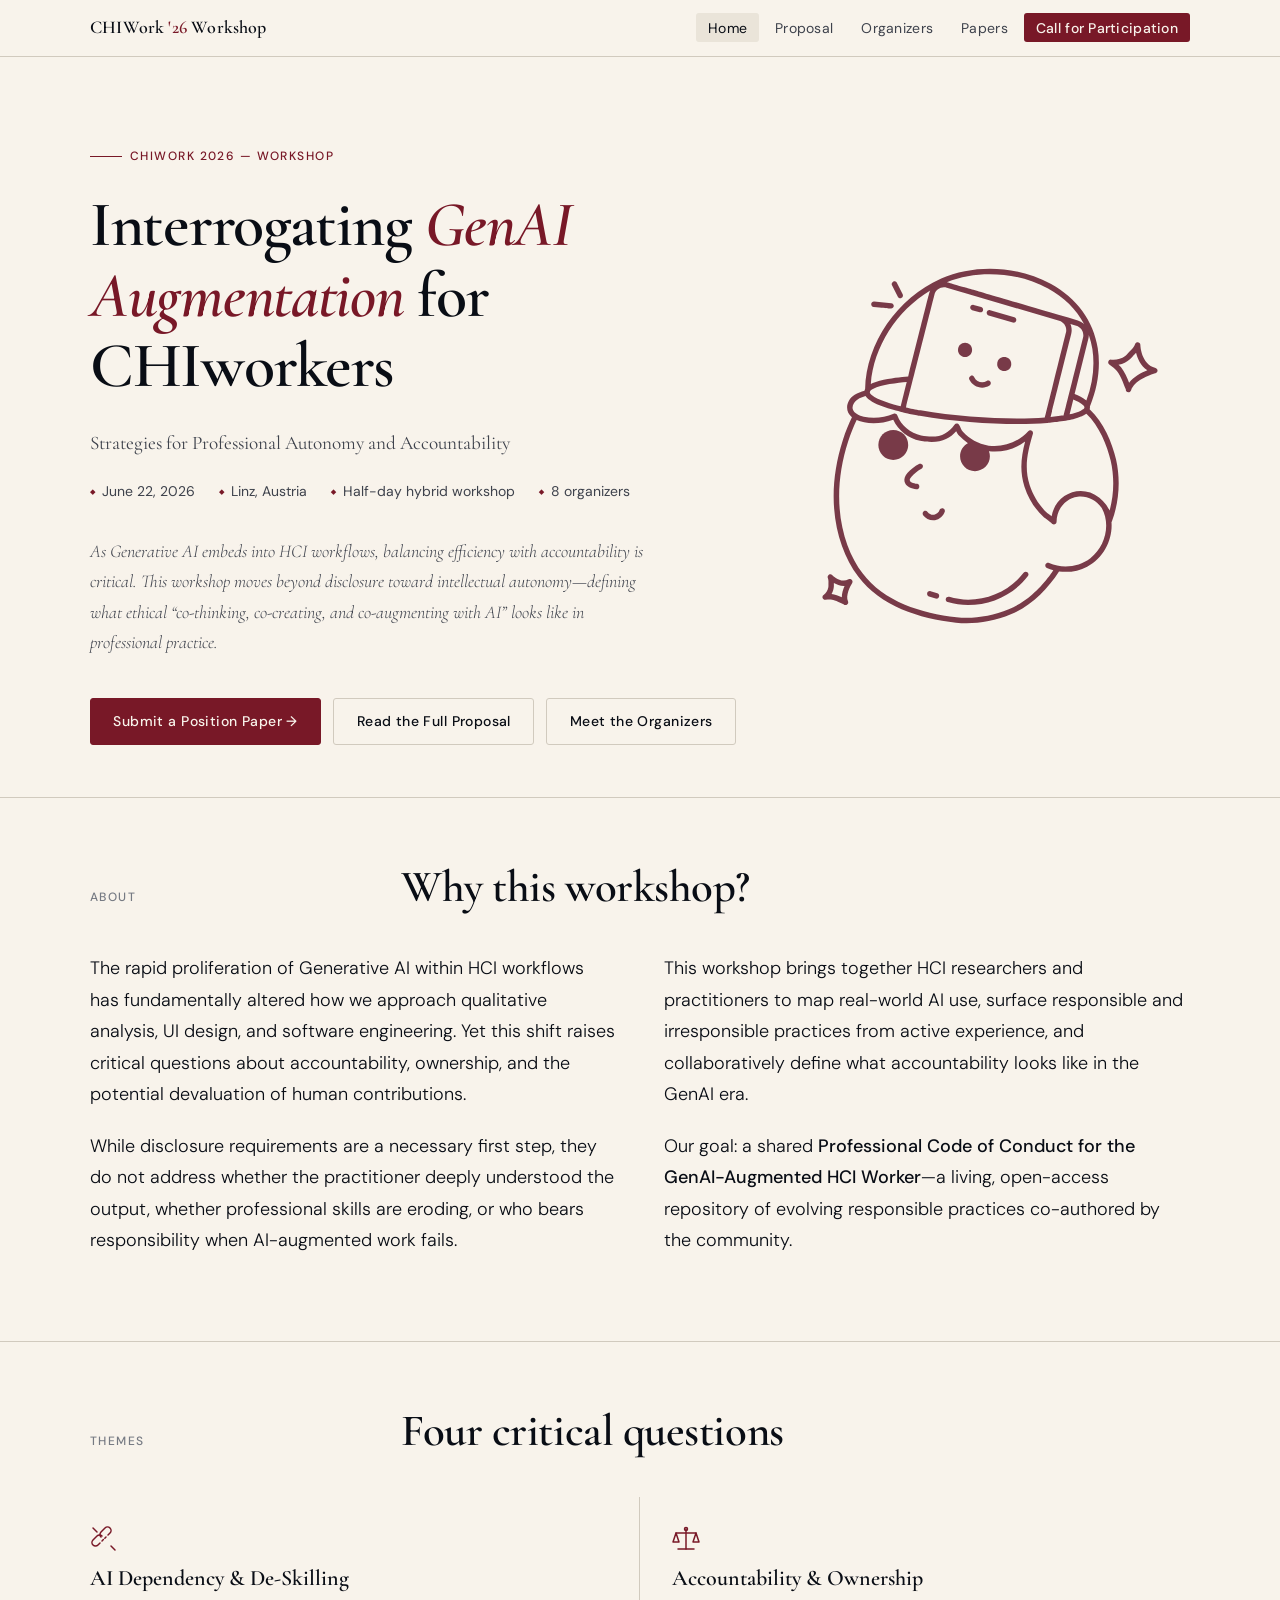
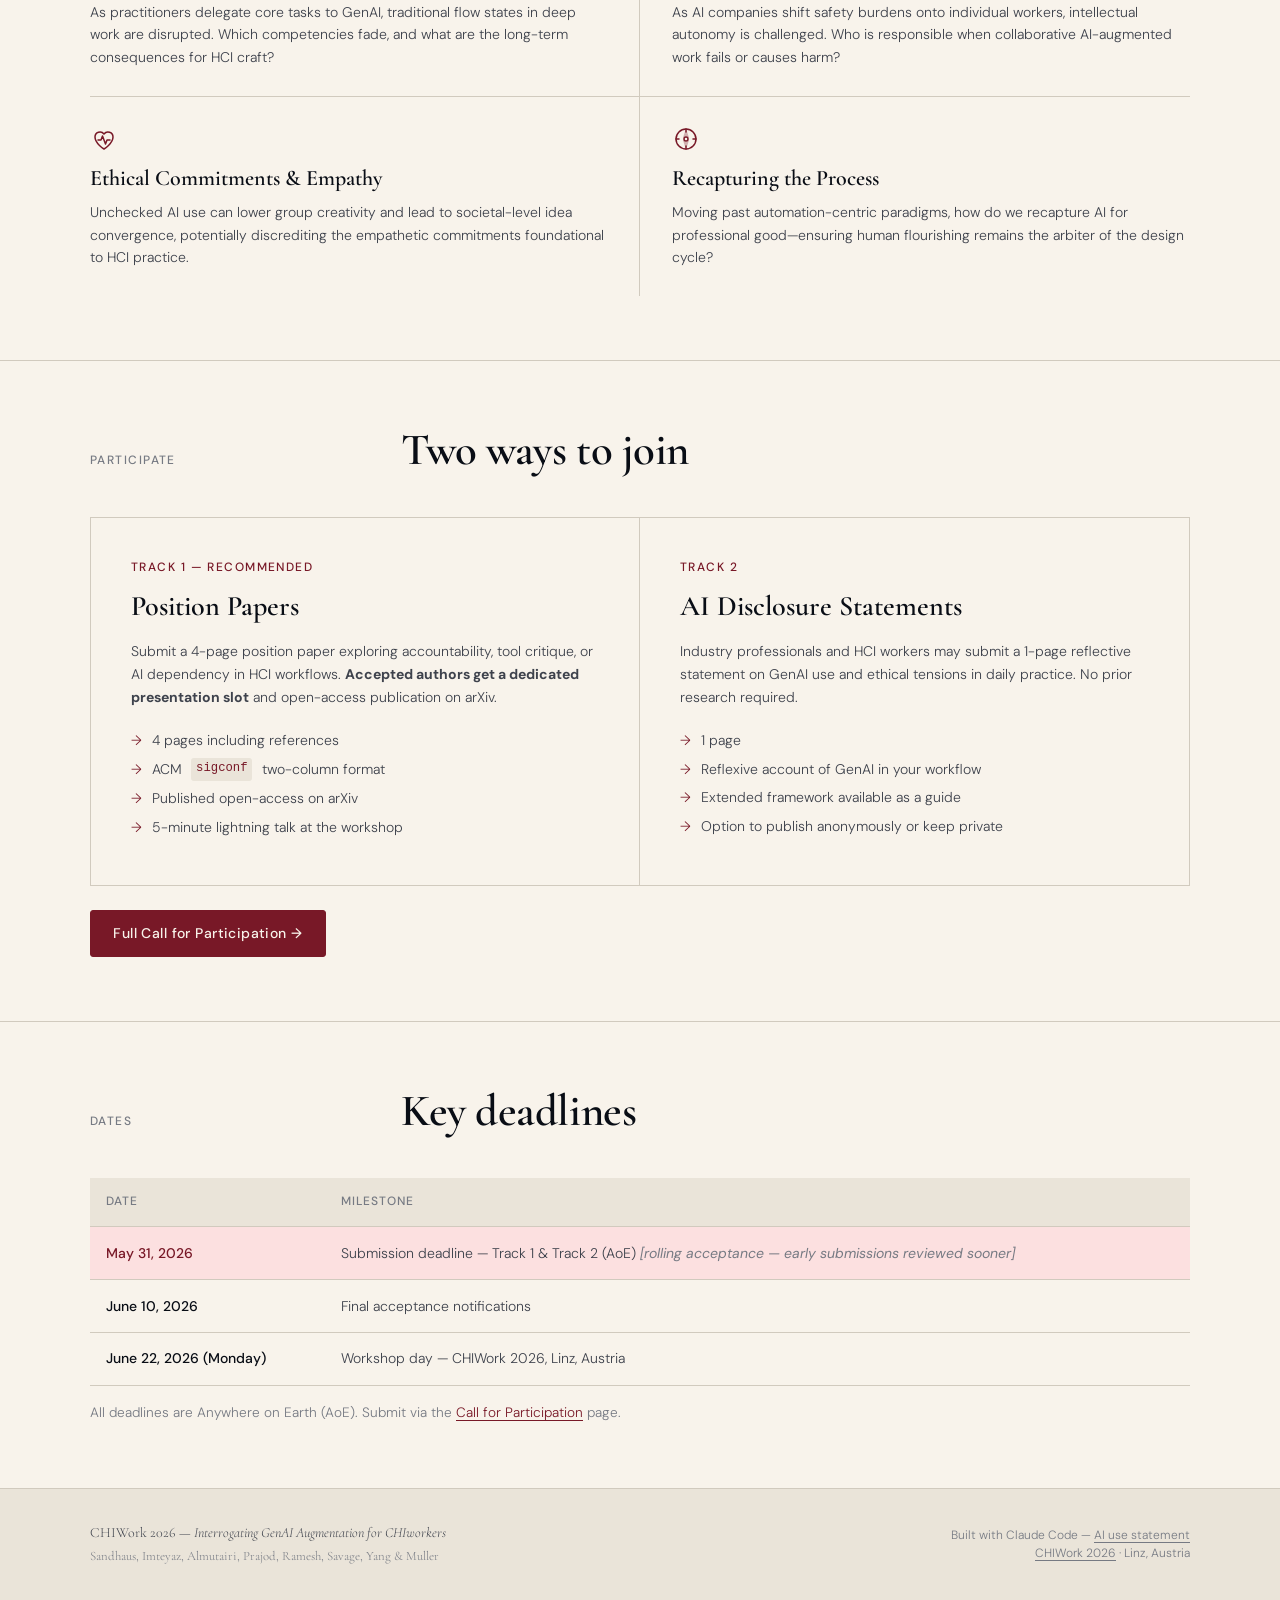
==== index.html @ 33adb377 "Extend submission deadline to May 31 (matching student consortium) - Submission deadline: May 15 → M" ====
<!DOCTYPE html>
<html lang="en">
<head>
  <meta charset="UTF-8">
  <meta name="viewport" content="width=device-width, initial-scale=1.0">
  <title>Interrogating GenAI Augmentation for CHIworkers — CHIWork 2026 Workshop</title>
  <meta name="description" content="A half-day hybrid workshop at CHIWork 2026, Linz, Austria. Moving beyond AI disclosure toward professional accountability, autonomy, and co-thinking.">
  <link rel="stylesheet" href="https://cdnjs.cloudflare.com/ajax/libs/font-awesome/6.5.1/css/all.min.css" integrity="sha512-DTOQO9RWCH3ppGqcWaEA1BIZOC6xxalwEsw9c2QQeAIftl+Vegovlnee1c9QX4TctnWMn13TZye+giMm8e2LwA==" crossorigin="anonymous" referrerpolicy="no-referrer" />
  <link rel="stylesheet" href="style.css">
</head>
<body>

<!-- Navigation -->
<nav class="site-nav">
  <div class="nav-inner">
    <a href="index.html" class="nav-logo">CHIWork <span>'26</span> Workshop</a>
    <button class="nav-toggle" aria-label="Menu" onclick="this.nextElementSibling.classList.toggle('open')"><i class="fa-solid fa-bars"></i></button>
      <ul class="nav-links">
      <li><a href="index.html" class="active">Home</a></li>
      <li><a href="proposal.html">Proposal</a></li>
      <li><a href="organizers.html">Organizers</a></li>
      <li><a href="papers.html">Papers</a></li>
      <li><a href="cfp.html" class="nav-cta">Call for Participation</a></li>
    </ul>
  </div>
</nav>

<!-- Hero -->
<header class="hero">
  <div class="hero-inner hero-split">
    <div class="hero-text">
      <div class="hero-label">CHIWork 2026 &mdash; Workshop</div>
      <h1 class="hero-title">Interrogating <em>GenAI Augmentation</em> for CHIworkers</h1>
      <p style="font-family: var(--font-display); font-size: 1.2rem; font-weight: 400; color: var(--ink-mid); max-width: 55ch; margin-bottom: 1.5rem; line-height: 1.4;">
        Strategies for Professional Autonomy and Accountability
      </p>
      <div class="hero-meta">
        <span class="hero-meta-item">June 22, 2026</span>
        <span class="hero-meta-item">Linz, Austria</span>
        <span class="hero-meta-item">Half-day hybrid workshop</span>
        <span class="hero-meta-item">8 organizers</span>
      </div>
      <p class="hero-abstract">
        As Generative AI embeds into HCI workflows, balancing efficiency with accountability is critical. This workshop moves beyond disclosure toward intellectual autonomy&mdash;defining what ethical &ldquo;co-thinking, co-creating, and co-augmenting with AI&rdquo; looks like in professional practice.
      </p>
      <div class="hero-actions">
        <a href="cfp.html" class="btn btn-primary">Submit a Position Paper &rarr;</a>
        <a href="proposal.html" class="btn btn-ghost">Read the Full Proposal</a>
        <a href="organizers.html" class="btn btn-ghost">Meet the Organizers</a>
      </div>
    </div>
    <div class="hero-illustration" aria-hidden="true">
      <img src="assets/hero-icon.svg" alt="" class="hero-icon-img">
    </div>
  </div>
</header>

<!-- Workshop overview -->
<section class="section">
  <div class="section-inner">
    <div class="section-header">
      <span class="section-label">About</span>
      <h2 class="section-title">Why this workshop?</h2>
    </div>
    <div class="prose" style="max-width: none; display: grid; grid-template-columns: 1fr 1fr; gap: 3rem; align-items: start;">
      <div>
        <p>
          The rapid proliferation of Generative AI within HCI workflows has fundamentally altered how we approach qualitative analysis, UI design, and software engineering. Yet this shift raises critical questions about accountability, ownership, and the potential devaluation of human contributions.
        </p>
        <p>
          While disclosure requirements are a necessary first step, they do not address whether the practitioner deeply understood the output, whether professional skills are eroding, or who bears responsibility when AI-augmented work fails.
        </p>
      </div>
      <div>
        <p>
          This workshop brings together HCI researchers and practitioners to map real-world AI use, surface responsible and irresponsible practices from active experience, and collaboratively define what accountability looks like in the GenAI era.
        </p>
        <p>
          Our goal: a shared <strong>Professional Code of Conduct for the GenAI-Augmented HCI Worker</strong>&mdash;a living, open-access repository of evolving responsible practices co-authored by the community.
        </p>
      </div>
    </div>
  </div>
</section>

<!-- Four themes -->
<section class="section">
  <div class="section-inner">
    <div class="section-header">
      <span class="section-label">Themes</span>
      <h2 class="section-title">Four critical questions</h2>
    </div>
    <div class="themes-grid">
      <div class="theme-item">
        <div class="theme-icon">
          <!-- Chain link breaking: dependency & de-skilling -->
          <svg width="28" height="28" viewBox="0 0 28 28" fill="none" stroke="currentColor" stroke-width="1.5" stroke-linecap="round" stroke-linejoin="round">
            <path d="M10 18l-2 2a3.5 3.5 0 01-5-5l4-4a3.5 3.5 0 015 0"/>
            <path d="M18 10l2-2a3.5 3.5 0 00-5-5l-4 4a3.5 3.5 0 000 5"/>
            <path d="M21 21l4 4M3 3l4 4"/>
            <line x1="12" y1="16" x2="16" y2="12" stroke-dasharray="2 2"/>
          </svg>
        </div>
        <div class="theme-title">AI Dependency &amp; De-Skilling</div>
        <p class="theme-body">As practitioners delegate core tasks to GenAI, traditional flow states in deep work are disrupted. Which competencies fade, and what are the long-term consequences for HCI craft?</p>
      </div>
      <div class="theme-item">
        <div class="theme-icon">
          <!-- Scales / balance: accountability & ownership -->
          <svg width="28" height="28" viewBox="0 0 28 28" fill="none" stroke="currentColor" stroke-width="1.5" stroke-linecap="round" stroke-linejoin="round">
            <line x1="14" y1="4" x2="14" y2="24"/>
            <line x1="6" y1="24" x2="22" y2="24"/>
            <line x1="4" y1="8" x2="24" y2="8"/>
            <path d="M4 8l3 9h-6z"/>
            <path d="M24 8l3 9h-6z"/>
            <circle cx="14" cy="4" r="1.5"/>
          </svg>
        </div>
        <div class="theme-title">Accountability &amp; Ownership</div>
        <p class="theme-body">As AI companies shift safety burdens onto individual workers, intellectual autonomy is challenged. Who is responsible when collaborative AI-augmented work fails or causes harm?</p>
      </div>
      <div class="theme-item">
        <div class="theme-icon">
          <!-- Heart with signal: empathy & ethical commitments -->
          <svg width="28" height="28" viewBox="0 0 28 28" fill="none" stroke="currentColor" stroke-width="1.5" stroke-linecap="round" stroke-linejoin="round">
            <path d="M14 24s-9-5.5-9-12a5 5 0 019-3 5 5 0 019 3c0 6.5-9 12-9 12z"/>
            <polyline points="8,15 11,15 12.5,11 15.5,19 17,15 20,15"/>
          </svg>
        </div>
        <div class="theme-title">Ethical Commitments &amp; Empathy</div>
        <p class="theme-body">Unchecked AI use can lower group creativity and lead to societal-level idea convergence, potentially discrediting the empathetic commitments foundational to HCI practice.</p>
      </div>
      <div class="theme-item">
        <div class="theme-icon">
          <!-- Hand reclaiming / compass: recapturing the process -->
          <svg width="28" height="28" viewBox="0 0 28 28" fill="none" stroke="currentColor" stroke-width="1.5" stroke-linecap="round" stroke-linejoin="round">
            <circle cx="14" cy="14" r="10"/>
            <circle cx="14" cy="14" r="2"/>
            <polygon points="14,6 16,12 14,10 12,12" fill="currentColor" opacity="0.3"/>
            <polygon points="14,22 12,16 14,18 16,16" fill="currentColor" opacity="0.3"/>
            <line x1="14" y1="4" x2="14" y2="7"/>
            <line x1="14" y1="21" x2="14" y2="24"/>
            <line x1="4" y1="14" x2="7" y2="14"/>
            <line x1="21" y1="14" x2="24" y2="14"/>
          </svg>
        </div>
        <div class="theme-title">Recapturing the Process</div>
        <p class="theme-body">Moving past automation-centric paradigms, how do we recapture AI for professional good&mdash;ensuring human flourishing remains the arbiter of the design cycle?</p>
      </div>
    </div>
  </div>
</section>

<!-- Participation tracks teaser -->
<section class="section">
  <div class="section-inner">
    <div class="section-header">
      <span class="section-label">Participate</span>
      <h2 class="section-title">Two ways to join</h2>
    </div>
    <div class="tracks">
      <div class="track">
        <div class="track-num">Track 1 &mdash; Recommended</div>
        <div class="track-title">Position Papers</div>
        <p class="track-desc">Submit a 4-page position paper exploring accountability, tool critique, or AI dependency in HCI workflows. <strong>Accepted authors get a dedicated presentation slot</strong> and open-access publication on arXiv.</p>
        <ul class="track-spec">
          <li>4 pages including references</li>
          <li>ACM <code>sigconf</code> two-column format</li>
          <li>Published open-access on arXiv</li>
          <li>5-minute lightning talk at the workshop</li>
        </ul>
      </div>
      <div class="track">
        <div class="track-num">Track 2</div>
        <div class="track-title">AI Disclosure Statements</div>
        <p class="track-desc">Industry professionals and HCI workers may submit a 1-page reflective statement on GenAI use and ethical tensions in daily practice. No prior research required.</p>
        <ul class="track-spec">
          <li>1 page</li>
          <li>Reflexive account of GenAI in your workflow</li>
          <li>Extended framework available as a guide</li>
          <li>Option to publish anonymously or keep private</li>
        </ul>
      </div>
    </div>
    <div style="margin-top: 1.5rem;">
      <a href="cfp.html" class="btn btn-primary">Full Call for Participation &rarr;</a>
    </div>
  </div>
</section>

<!-- Key dates -->
<section class="section">
  <div class="section-inner">
    <div class="section-header">
      <span class="section-label">Dates</span>
      <h2 class="section-title">Key deadlines</h2>
    </div>
    <table class="dates-table">
      <thead>
        <tr>
          <th>Date</th>
          <th>Milestone</th>
        </tr>
      </thead>
      <tbody>
        <tr class="date-highlight">
          <td>May 31, 2026</td>
          <td>Submission deadline &mdash; Track 1 &amp; Track 2 (AoE) <em style="color: var(--ink-light); font-weight: 400;">[rolling acceptance &mdash; early submissions reviewed sooner]</em></td>
        </tr>
        <tr>
          <td>June 10, 2026</td>
          <td>Final acceptance notifications</td>
        </tr>
        <tr>
          <td>June 22, 2026 (Monday)</td>
          <td>Workshop day &mdash; CHIWork 2026, Linz, Austria</td>
        </tr>
      </tbody>
    </table>
    <p style="margin-top: 1rem; font-size: 0.85rem; color: var(--ink-light);">
      All deadlines are Anywhere on Earth (AoE). Submit via the <a href="cfp.html">Call for Participation</a> page.
    </p>
  </div>
</section>

<!-- Footer -->
<footer class="site-footer">
  <div class="footer-inner">
    <div class="footer-left">
      CHIWork 2026 &mdash; <em>Interrogating GenAI Augmentation for CHIworkers</em><br>
      <span style="font-size: 0.8rem; color: var(--ink-light);">Sandhaus, Imteyaz, Almutairi, Prajod, Ramesh, Savage, Yang &amp; Muller</span>
    </div>
    <div class="footer-right">
      Built with Claude Code &mdash; <a href="ai-use.html">AI use statement</a><br>
      <a href="https://chiwork.org/26/" target="_blank" rel="noopener">CHIWork 2026</a> &middot; Linz, Austria
    </div>
  </div>
</footer>

</body>
</html>
---- style.css ----
/* =========================================================
   CHIWork 2026 Workshop — Interrogating GenAI Augmentation
   Design: Editorial/academic, warm, typographically rich
   Fonts: Cormorant Garamond (display) + DM Sans (UI/body)
   ========================================================= */

@import url('https://fonts.googleapis.com/css2?family=Cormorant+Garamond:ital,wght@0,400;0,600;0,700;1,400;1,600&family=DM+Sans:ital,opsz,wght@0,9..40,300;0,9..40,400;0,9..40,500;1,9..40,300;1,9..40,400&display=swap');

/* ── Design tokens ── */
:root {
  --cream:        oklch(96.5% 0.012 80);
  --cream-dark:   oklch(92%   0.016 80);
  --ink:          oklch(16%   0.018 265);
  --ink-mid:      oklch(38%   0.018 265);
  --ink-light:    oklch(58%   0.014 265);
  --burgundy:     oklch(38%   0.13  18);
  --burgundy-mid: oklch(52%   0.11  18);
  --burgundy-pale:oklch(93%   0.03  18);
  --rule:         oklch(84%   0.018 80);

  --font-display: 'Cormorant Garamond', Georgia, serif;
  --font-ui:      'DM Sans', system-ui, sans-serif;

  --size-xs:   0.75rem;
  --size-sm:   0.875rem;
  --size-base: 1rem;
  --size-md:   1.125rem;
  --size-lg:   1.375rem;
  --size-xl:   clamp(1.6rem, 2.2vw, 2rem);
  --size-2xl:  clamp(2.2rem, 3.5vw, 3rem);
  --size-3xl:  clamp(3rem,   5vw,   4.5rem);

  --max-w: 1100px;
  --col-prose: 68ch;
  --gap: clamp(1.5rem, 4vw, 3rem);
}

/* ── Reset ── */
*, *::before, *::after { box-sizing: border-box; margin: 0; padding: 0; }
html { font-size: 16px; scroll-behavior: smooth; }
body {
  background: var(--cream);
  color: var(--ink);
  font-family: var(--font-ui);
  font-size: var(--size-base);
  font-weight: 300;
  line-height: 1.65;
  -webkit-font-smoothing: antialiased;
}
img { max-width: 100%; display: block; }
a { color: var(--burgundy); text-decoration: underline; text-underline-offset: 3px; }
a:hover { color: var(--burgundy-mid); }

/* ── Nav ── */
.site-nav {
  position: sticky;
  top: 0;
  z-index: 100;
  background: var(--cream);
  border-bottom: 1px solid var(--rule);
  padding: 0 var(--gap);
}
.nav-inner {
  max-width: var(--max-w);
  margin: 0 auto;
  display: flex;
  align-items: center;
  justify-content: space-between;
  gap: 2rem;
  height: 3.5rem;
}
.nav-logo {
  font-family: var(--font-display);
  font-size: var(--size-md);
  font-weight: 600;
  color: var(--ink);
  text-decoration: none;
  letter-spacing: 0.01em;
  white-space: nowrap;
}
.nav-logo span {
  color: var(--burgundy);
}
.nav-links {
  display: flex;
  gap: 0.25rem;
  list-style: none;
  align-items: center;
}
.nav-links a {
  font-family: var(--font-ui);
  font-size: var(--size-sm);
  font-weight: 400;
  color: var(--ink-mid);
  text-decoration: none;
  padding: 0.35rem 0.75rem;
  border-radius: 3px;
  transition: color 0.15s, background 0.15s;
  letter-spacing: 0.02em;
}
.nav-links a:hover,
.nav-links a.active {
  color: var(--ink);
  background: var(--cream-dark);
}
.nav-links a.nav-cta {
  background: var(--burgundy);
  color: var(--cream);
  font-weight: 500;
}
.nav-links a.nav-cta:hover {
  background: var(--burgundy-mid);
  color: var(--cream);
}

/* ── Page layout ── */
.page-wrap {
  max-width: var(--max-w);
  margin: 0 auto;
  padding: 0 var(--gap);
}

/* ── Hero ── */
.hero {
  padding: clamp(3rem, 7vw, 6rem) var(--gap) clamp(2rem, 4vw, 3.5rem);
  border-bottom: 1px solid var(--rule);
}
.hero-inner {
  max-width: var(--max-w);
  margin: 0 auto;
}
.hero-label {
  font-family: var(--font-ui);
  font-size: var(--size-xs);
  font-weight: 500;
  letter-spacing: 0.12em;
  text-transform: uppercase;
  color: var(--burgundy);
  margin-bottom: 1.5rem;
  display: flex;
  align-items: center;
  gap: 0.5rem;
}
.hero-label::before {
  content: '';
  display: inline-block;
  width: 2rem;
  height: 1px;
  background: var(--burgundy);
}
.hero-title {
  font-family: var(--font-display);
  font-size: var(--size-3xl);
  font-weight: 600;
  line-height: 1.1;
  letter-spacing: -0.02em;
  max-width: 18ch;
  margin-bottom: 1.75rem;
}
.hero-title em {
  font-style: italic;
  color: var(--burgundy);
}
.hero-meta {
  font-family: var(--font-ui);
  font-size: var(--size-sm);
  font-weight: 400;
  color: var(--ink-mid);
  margin-bottom: 2rem;
  display: flex;
  flex-wrap: wrap;
  gap: 1.5rem;
}
.hero-meta-item {
  display: flex;
  align-items: center;
  gap: 0.4rem;
}
.hero-meta-item::before {
  content: '◆';
  font-size: 0.45rem;
  color: var(--burgundy);
}
.hero-split {
  display: grid;
  grid-template-columns: 1fr auto;
  gap: 2rem;
  align-items: center;
}
.hero-text { min-width: 0; }
.hero-illustration {
  display: flex;
  align-items: center;
  justify-content: center;
}
.hero-icon-img {
  width: clamp(400px, 20vw, 600px);
  height: auto;
  opacity: 0.9;
}
.hero-abstract {
  font-size: var(--size-md);
  font-weight: 300;
  line-height: 1.7;
  color: var(--ink-mid);
  max-width: 70ch;
  margin-bottom: 2.5rem;
  font-family: var(--font-display);
  font-style: italic;
}
.hero-actions {
  display: flex;
  flex-wrap: wrap;
  gap: 0.75rem;
}
.btn {
  display: inline-flex;
  align-items: center;
  gap: 0.5rem;
  font-family: var(--font-ui);
  font-size: var(--size-sm);
  font-weight: 500;
  letter-spacing: 0.03em;
  padding: 0.7rem 1.4rem;
  border-radius: 3px;
  text-decoration: none;
  transition: background 0.15s, color 0.15s, border-color 0.15s;
}
.btn-primary {
  background: var(--burgundy);
  color: var(--cream);
  border: 1px solid var(--burgundy);
}
.btn-primary:hover {
  background: var(--burgundy-mid);
  color: var(--cream);
  border-color: var(--burgundy-mid);
}
.btn-ghost {
  background: transparent;
  color: var(--ink);
  border: 1px solid var(--rule);
}
.btn-ghost:hover {
  background: var(--cream-dark);
  border-color: var(--ink-light);
  color: var(--ink);
}

/* ── Section ── */
.section {
  padding: clamp(2.5rem, 5vw, 4rem) var(--gap);
  border-bottom: 1px solid var(--rule);
}
.section:last-of-type { border-bottom: none; }
.section-inner {
  max-width: var(--max-w);
  margin: 0 auto;
}
.section-header {
  display: grid;
  grid-template-columns: 1fr 3fr;
  gap: 2rem 3rem;
  margin-bottom: 2.5rem;
  align-items: baseline;
}
.section-label {
  font-family: var(--font-ui);
  font-size: var(--size-xs);
  letter-spacing: 0.12em;
  text-transform: uppercase;
  font-weight: 500;
  color: var(--ink-light);
  padding-top: 0.35rem;
}
.section-title {
  font-family: var(--font-display);
  font-size: var(--size-2xl);
  font-weight: 600;
  line-height: 1.15;
  letter-spacing: -0.01em;
}

/* ── Themes grid ── */
.themes-grid {
  display: grid;
  grid-template-columns: 1fr 1fr;
  gap: 0;
}
.theme-item {
  padding: 1.75rem 2rem 1.75rem 0;
  border-right: 1px solid var(--rule);
  border-bottom: 1px solid var(--rule);
}
.theme-item:nth-child(2n) { padding-right: 0; padding-left: 2rem; border-right: none; }
.theme-item:nth-last-child(-n+2) { border-bottom: none; }
.theme-num {
  font-family: var(--font-display);
  font-size: var(--size-xs);
  font-weight: 600;
  letter-spacing: 0.1em;
  color: var(--burgundy);
  margin-bottom: 0.75rem;
}
.theme-icon {
  color: var(--burgundy);
  margin-bottom: 0.75rem;
  line-height: 1;
}
.theme-icon svg {
  display: block;
}
.theme-title {
  font-family: var(--font-display);
  font-size: var(--size-lg);
  font-weight: 600;
  margin-bottom: 0.6rem;
  line-height: 1.2;
}
.theme-body {
  font-size: var(--size-sm);
  color: var(--ink-mid);
  line-height: 1.6;
}

/* ── Dates table ── */
.dates-table {
  width: 100%;
  border-collapse: collapse;
}
.dates-table th,
.dates-table td {
  padding: 0.9rem 1rem;
  text-align: left;
  border-bottom: 1px solid var(--rule);
  font-size: var(--size-sm);
}
.dates-table th {
  font-weight: 500;
  font-size: var(--size-xs);
  letter-spacing: 0.08em;
  text-transform: uppercase;
  color: var(--ink-light);
  background: var(--cream-dark);
}
.dates-table td:first-child { font-weight: 500; white-space: nowrap; }
.dates-table td:last-child { color: var(--ink-mid); }
.date-tbd { color: var(--ink-light); font-style: italic; }
.date-past { text-decoration: line-through; color: var(--ink-light); }
.date-highlight td { background: var(--burgundy-pale); }
.date-highlight td:first-child { color: var(--burgundy); }

/* ── Prose ── */
.prose {
  max-width: var(--col-prose);
  font-size: var(--size-md);
  line-height: 1.75;
}
.prose h2 {
  font-family: var(--font-display);
  font-size: var(--size-xl);
  font-weight: 600;
  margin: 2.5rem 0 1rem;
  letter-spacing: -0.01em;
}
.prose h3 {
  font-family: var(--font-display);
  font-size: var(--size-lg);
  font-weight: 600;
  margin: 2rem 0 0.75rem;
}
.prose p { margin-bottom: 1.25rem; }
.prose ul, .prose ol {
  margin: 1rem 0 1.5rem 1.5rem;
}
.prose li { margin-bottom: 0.5rem; }
.prose strong { font-weight: 500; }
.prose em { font-style: italic; }
.prose a { color: var(--burgundy); }
.prose blockquote {
  border-left: 3px solid var(--burgundy);
  padding: 0.5rem 0 0.5rem 1.5rem;
  color: var(--ink-mid);
  font-family: var(--font-display);
  font-style: italic;
  font-size: var(--size-lg);
  margin: 1.5rem 0;
}

/* ── Code blocks ── */
pre, code {
  font-family: 'Courier New', Courier, monospace;
  font-size: 0.875em;
}
pre {
  background: var(--ink);
  color: var(--cream);
  padding: 1.5rem;
  border-radius: 4px;
  overflow-x: auto;
  line-height: 1.6;
  margin: 1.5rem 0;
}
code {
  background: var(--cream-dark);
  padding: 0.15em 0.4em;
  border-radius: 3px;
  color: var(--burgundy);
}
pre code {
  background: none;
  padding: 0;
  color: inherit;
}

/* ── Organizer grid ── */
.organizers-grid {
  display: grid;
  grid-template-columns: 1fr 1fr;
  gap: 0;
}
.organizer {
  padding: 2rem 2.5rem 2rem 0;
  border-right: 1px solid var(--rule);
  border-bottom: 1px solid var(--rule);
  display: grid;
  grid-template-columns: 80px 1fr;
  gap: 0 1.25rem;
  align-items: start;
}
.organizer:nth-child(even) {
  padding-right: 0;
  padding-left: 2.5rem;
  border-right: none;
}
.organizer-photo {
  grid-column: 1;
  grid-row: 1 / 5;
  width: 72px;
  height: 72px;
  border-radius: 50%;
  object-fit: cover;
  object-position: top center;
  background: var(--cream-dark);
  flex-shrink: 0;
}
.organizer-photo-placeholder {
  grid-column: 1;
  grid-row: 1 / 5;
  width: 72px;
  height: 72px;
  border-radius: 50%;
  background: var(--cream-dark);
  border: 1px solid var(--rule);
  flex-shrink: 0;
}
.organizer-name {
  font-family: var(--font-display);
  font-size: var(--size-lg);
  font-weight: 600;
  margin-bottom: 0.15rem;
  grid-column: 2;
}
.organizer-role {
  font-size: var(--size-xs);
  letter-spacing: 0.1em;
  text-transform: uppercase;
  color: var(--burgundy);
  font-weight: 500;
  margin-bottom: 0.35rem;
  grid-column: 2;
}
.organizer-affil {
  font-size: var(--size-sm);
  color: var(--ink-mid);
  margin-bottom: 0.6rem;
  grid-column: 2;
}
.organizer-bio {
  font-size: var(--size-sm);
  color: var(--ink-mid);
  line-height: 1.6;
  grid-column: 2;
}

/* ── Track cards ── */
.tracks {
  display: grid;
  grid-template-columns: 1fr 1fr;
  gap: 0;
  border: 1px solid var(--rule);
}
.track {
  padding: 2.5rem;
  border-right: 1px solid var(--rule);
}
.track:last-child { border-right: none; }
.track-num {
  font-size: var(--size-xs);
  letter-spacing: 0.12em;
  text-transform: uppercase;
  color: var(--burgundy);
  font-weight: 500;
  margin-bottom: 0.75rem;
}
.track-title {
  font-family: var(--font-display);
  font-size: var(--size-xl);
  font-weight: 600;
  margin-bottom: 1rem;
  line-height: 1.2;
}
.track-desc {
  font-size: var(--size-sm);
  color: var(--ink-mid);
  line-height: 1.65;
  margin-bottom: 1.25rem;
}
.track-spec {
  font-size: var(--size-sm);
  line-height: 1.6;
  list-style: none;
}
.track-spec li {
  display: flex;
  gap: 0.6rem;
  margin-bottom: 0.4rem;
  color: var(--ink-mid);
}
.track-spec li::before {
  content: '→';
  color: var(--burgundy);
  flex-shrink: 0;
}

/* ── Template box ── */
.template-box {
  border: 1px solid var(--rule);
  border-left: 3px solid var(--burgundy);
  padding: 1.5rem 2rem;
  margin: 1.5rem 0;
  background: var(--cream-dark);
}
.template-box-label {
  font-size: var(--size-xs);
  letter-spacing: 0.1em;
  text-transform: uppercase;
  color: var(--burgundy);
  font-weight: 500;
  margin-bottom: 0.6rem;
}
.template-box h4 {
  font-family: var(--font-display);
  font-size: var(--size-lg);
  font-weight: 600;
  margin-bottom: 0.5rem;
}
.template-box p, .template-box li {
  font-size: var(--size-sm);
  color: var(--ink-mid);
  line-height: 1.6;
}
.template-box ul { margin: 0.5rem 0 0 1rem; list-style: disc; }
.template-box li { margin-bottom: 0.3rem; }

/* ── Papers list ── */
.papers-list { list-style: none; }
.paper-item {
  padding: 1.5rem 0;
  border-bottom: 1px solid var(--rule);
}
.paper-item:last-child { border-bottom: none; }
.paper-title {
  font-family: var(--font-display);
  font-size: var(--size-lg);
  font-weight: 600;
  margin-bottom: 0.35rem;
}
.paper-authors {
  font-size: var(--size-sm);
  color: var(--ink-mid);
}

/* ── Page hero (inner pages) ── */
.page-hero {
  padding: clamp(2.5rem, 5vw, 4rem) var(--gap) clamp(1.5rem, 3vw, 2.5rem);
  border-bottom: 1px solid var(--rule);
}
.page-hero-inner {
  max-width: var(--max-w);
  margin: 0 auto;
}
.page-hero-label {
  font-family: var(--font-ui);
  font-size: var(--size-xs);
  letter-spacing: 0.12em;
  text-transform: uppercase;
  color: var(--burgundy);
  font-weight: 500;
  margin-bottom: 0.75rem;
  display: flex;
  align-items: center;
  gap: 0.5rem;
}
.page-hero-label::before {
  content: '';
  display: inline-block;
  width: 1.5rem;
  height: 1px;
  background: var(--burgundy);
}
.page-hero h1 {
  font-family: var(--font-display);
  font-size: var(--size-2xl);
  font-weight: 600;
  line-height: 1.15;
  letter-spacing: -0.01em;
  max-width: 22ch;
}

/* ── Proposal layout ── */
.proposal-layout {
  display: grid;
  grid-template-columns: 220px 1fr;
  gap: 4rem;
  align-items: start;
  padding: clamp(2rem, 4vw, 3.5rem) var(--gap);
  max-width: var(--max-w);
  margin: 0 auto;
}
.proposal-toc {
  position: sticky;
  top: 5rem;
}
.toc-label {
  font-size: var(--size-xs);
  letter-spacing: 0.1em;
  text-transform: uppercase;
  color: var(--ink-light);
  font-weight: 500;
  margin-bottom: 0.75rem;
}
.toc-list {
  list-style: none;
  border-left: 1px solid var(--rule);
}
.toc-list li a {
  display: block;
  padding: 0.35rem 0.75rem;
  font-size: var(--size-sm);
  color: var(--ink-mid);
  text-decoration: none;
  transition: color 0.15s, border-color 0.15s;
  border-left: 2px solid transparent;
  margin-left: -1px;
}
.toc-list li a:hover {
  color: var(--burgundy);
  border-left-color: var(--burgundy);
}

/* ── Footer ── */
.site-footer {
  border-top: 1px solid var(--rule);
  padding: 2rem var(--gap);
  background: var(--cream-dark);
}
.footer-inner {
  max-width: var(--max-w);
  margin: 0 auto;
  display: flex;
  flex-wrap: wrap;
  justify-content: space-between;
  align-items: center;
  gap: 1rem;
}
.footer-left {
  font-family: var(--font-display);
  font-size: var(--size-sm);
  color: var(--ink-mid);
}
.footer-right {
  font-size: var(--size-xs);
  color: var(--ink-light);
  text-align: right;
  line-height: 1.5;
}
.footer-right a { color: var(--ink-light); }
.footer-right a:hover { color: var(--burgundy); }

/* ── Hamburger toggle ── */
.nav-toggle {
  display: none;
  background: none;
  border: none;
  cursor: pointer;
  padding: 0.4rem;
  color: var(--ink);
  font-size: 1.2rem;
  line-height: 1;
}

/* ── Responsive ── */
@media (max-width: 768px) {
  .section-header { grid-template-columns: 1fr; gap: 0.5rem; margin-bottom: 1.75rem; }
  .tracks { grid-template-columns: 1fr; }
  .track { border-right: none; border-bottom: 1px solid var(--rule); }
  .track:last-child { border-bottom: none; }
  .themes-grid { grid-template-columns: 1fr; }
  .theme-item, .theme-item:nth-child(2n) { padding: 1.5rem 0; border-right: none; }
  .organizers-grid { grid-template-columns: 1fr; }
  .organizer, .organizer:nth-child(even) {
    padding: 1.5rem 0;
    border-right: none;
    grid-template-columns: 64px 1fr;
    gap: 0 1rem;
  }
  .hero-split { grid-template-columns: 1fr; }
  .hero-illustration { display: none; }
  .proposal-layout { grid-template-columns: 1fr; }
  .proposal-toc { display: none; }

  /* Two-column framework grid → single column */
  [style*="grid-template-columns: 1fr 1fr"] { grid-template-columns: 1fr !important; }

  /* Two-column prose → single column */
  .prose[style*="grid-template-columns"] { display: block !important; }

  /* Nav: hamburger menu */
  .nav-inner { position: relative; }
  .nav-toggle { display: block; }
  .nav-links {
    display: none;
    position: absolute;
    top: 3.5rem;
    right: 0;
    left: 0;
    background: var(--cream);
    border-bottom: 2px solid var(--rule);
    box-shadow: 0 4px 12px rgba(0,0,0,0.08);
    flex-direction: column;
    padding: 0.75rem var(--gap) 1.25rem;
    gap: 0;
    z-index: 101;
  }
  .nav-links.open { display: flex; }
  .nav-links li { list-style: none; width: 100%; }
  .nav-links a {
    display: block;
    width: 100%;
    padding: 0.7rem 0;
    font-size: var(--size-base);
    text-align: left;
    border-bottom: 1px solid var(--rule);
    border-radius: 0;
    background: none;
  }
  .nav-links a:hover, .nav-links a.active {
    background: none;
    color: var(--burgundy);
  }
  .nav-links li:last-child a { border-bottom: none; }
  .nav-links a.nav-cta {
    margin-top: 0.75rem;
    text-align: center;
    border-bottom: none;
    width: 100%;
  }
}

@media (max-width: 480px) {
  .hero-actions { flex-direction: column; }
  .btn { justify-content: center; }
}

/* ── Utilities ── */
.text-burgundy { color: var(--burgundy); }
.text-muted { color: var(--ink-mid); }
.divider { height: 1px; background: var(--rule); margin: 2rem 0; }
.mt-0 { margin-top: 0; }
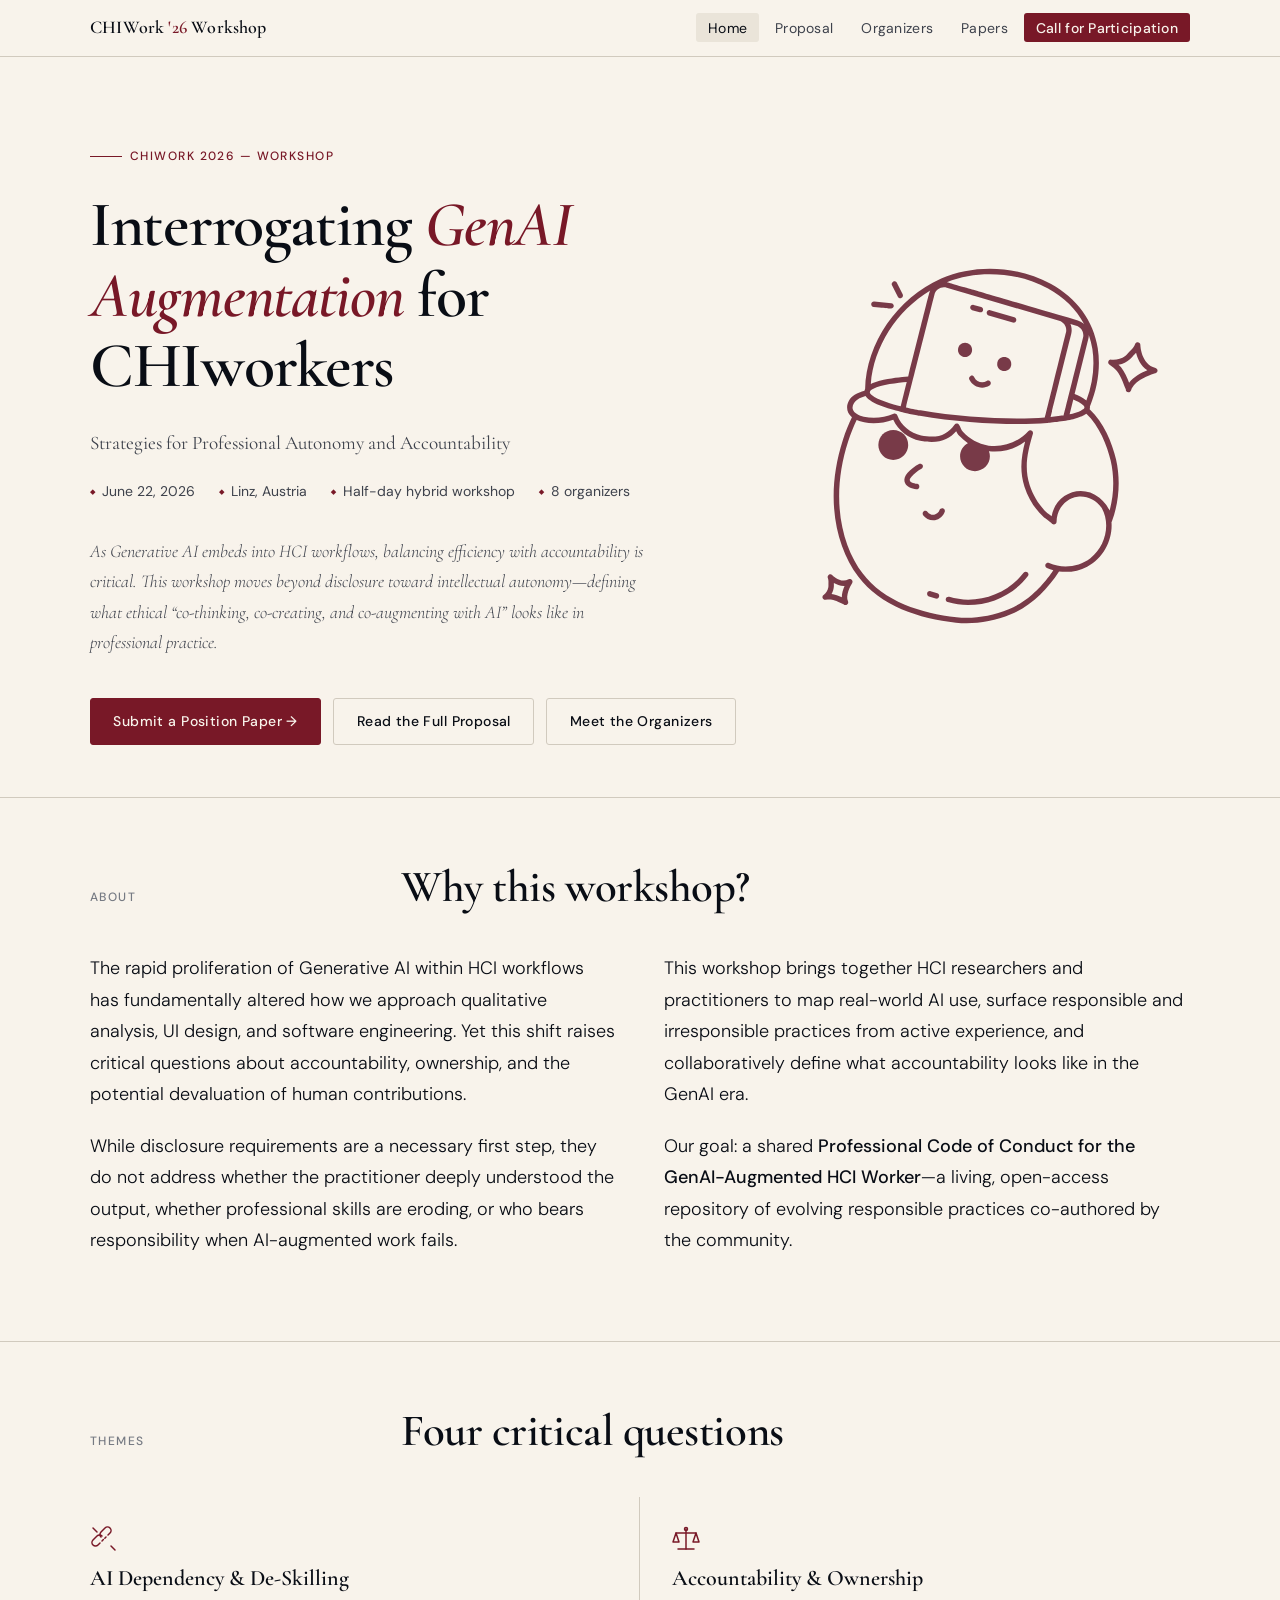
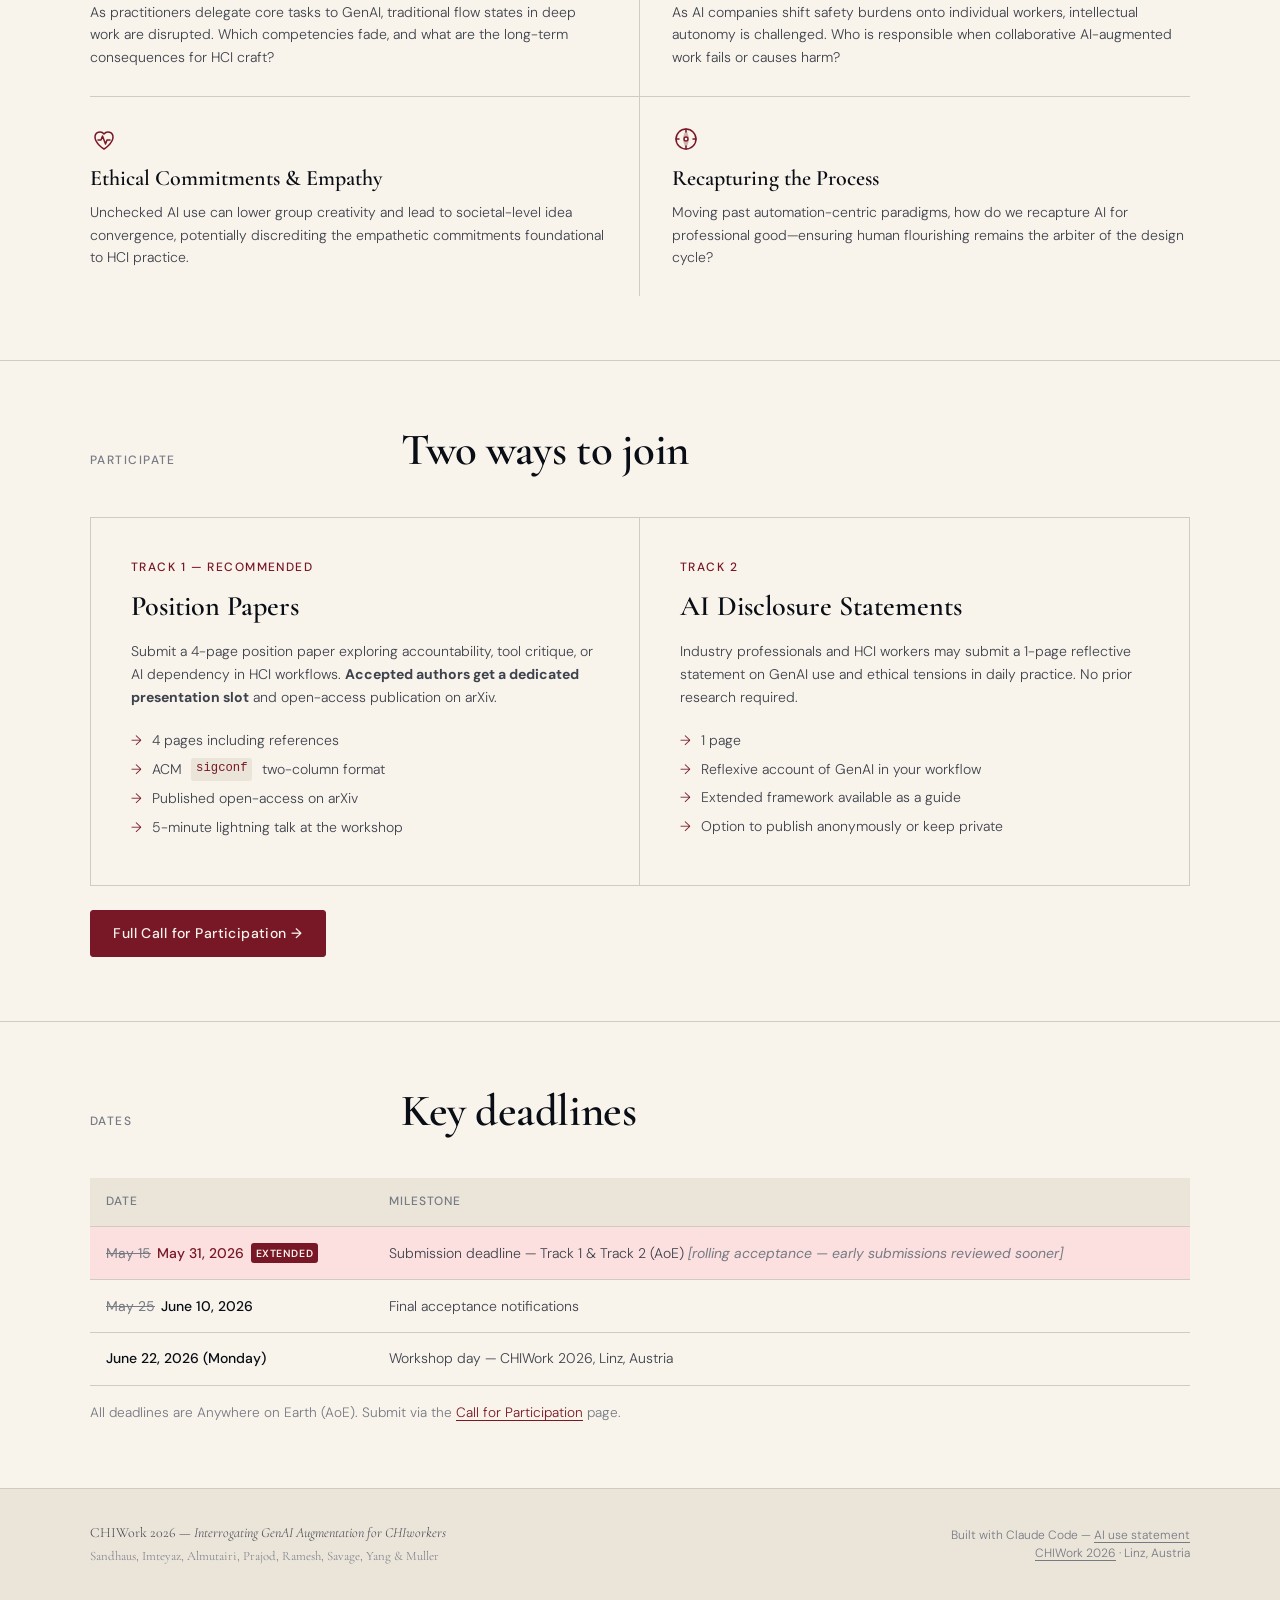
==== commit db88480c: "Show deadline extension: strike-through old date + 'Extended' badge Co-Authored-By: Claude Opus 4.6 " ====
--- a/index.html
+++ b/index.html
@@ -204,11 +204,11 @@
       </thead>
       <tbody>
         <tr class="date-highlight">
-          <td>May 31, 2026</td>
+          <td><s style="color: var(--ink-light); font-weight: 400; margin-right: 0.4em;">May 15</s>May 31, 2026 <span style="display: inline-block; background: var(--burgundy); color: var(--cream); font-size: 0.65rem; font-weight: 600; padding: 0.15em 0.5em; border-radius: 3px; letter-spacing: 0.05em; text-transform: uppercase; margin-left: 0.3em; vertical-align: 1px;">Extended</span></td>
           <td>Submission deadline &mdash; Track 1 &amp; Track 2 (AoE) <em style="color: var(--ink-light); font-weight: 400;">[rolling acceptance &mdash; early submissions reviewed sooner]</em></td>
         </tr>
         <tr>
-          <td>June 10, 2026</td>
+          <td><s style="color: var(--ink-light); font-weight: 400; margin-right: 0.4em;">May 25</s>June 10, 2026</td>
           <td>Final acceptance notifications</td>
         </tr>
         <tr>
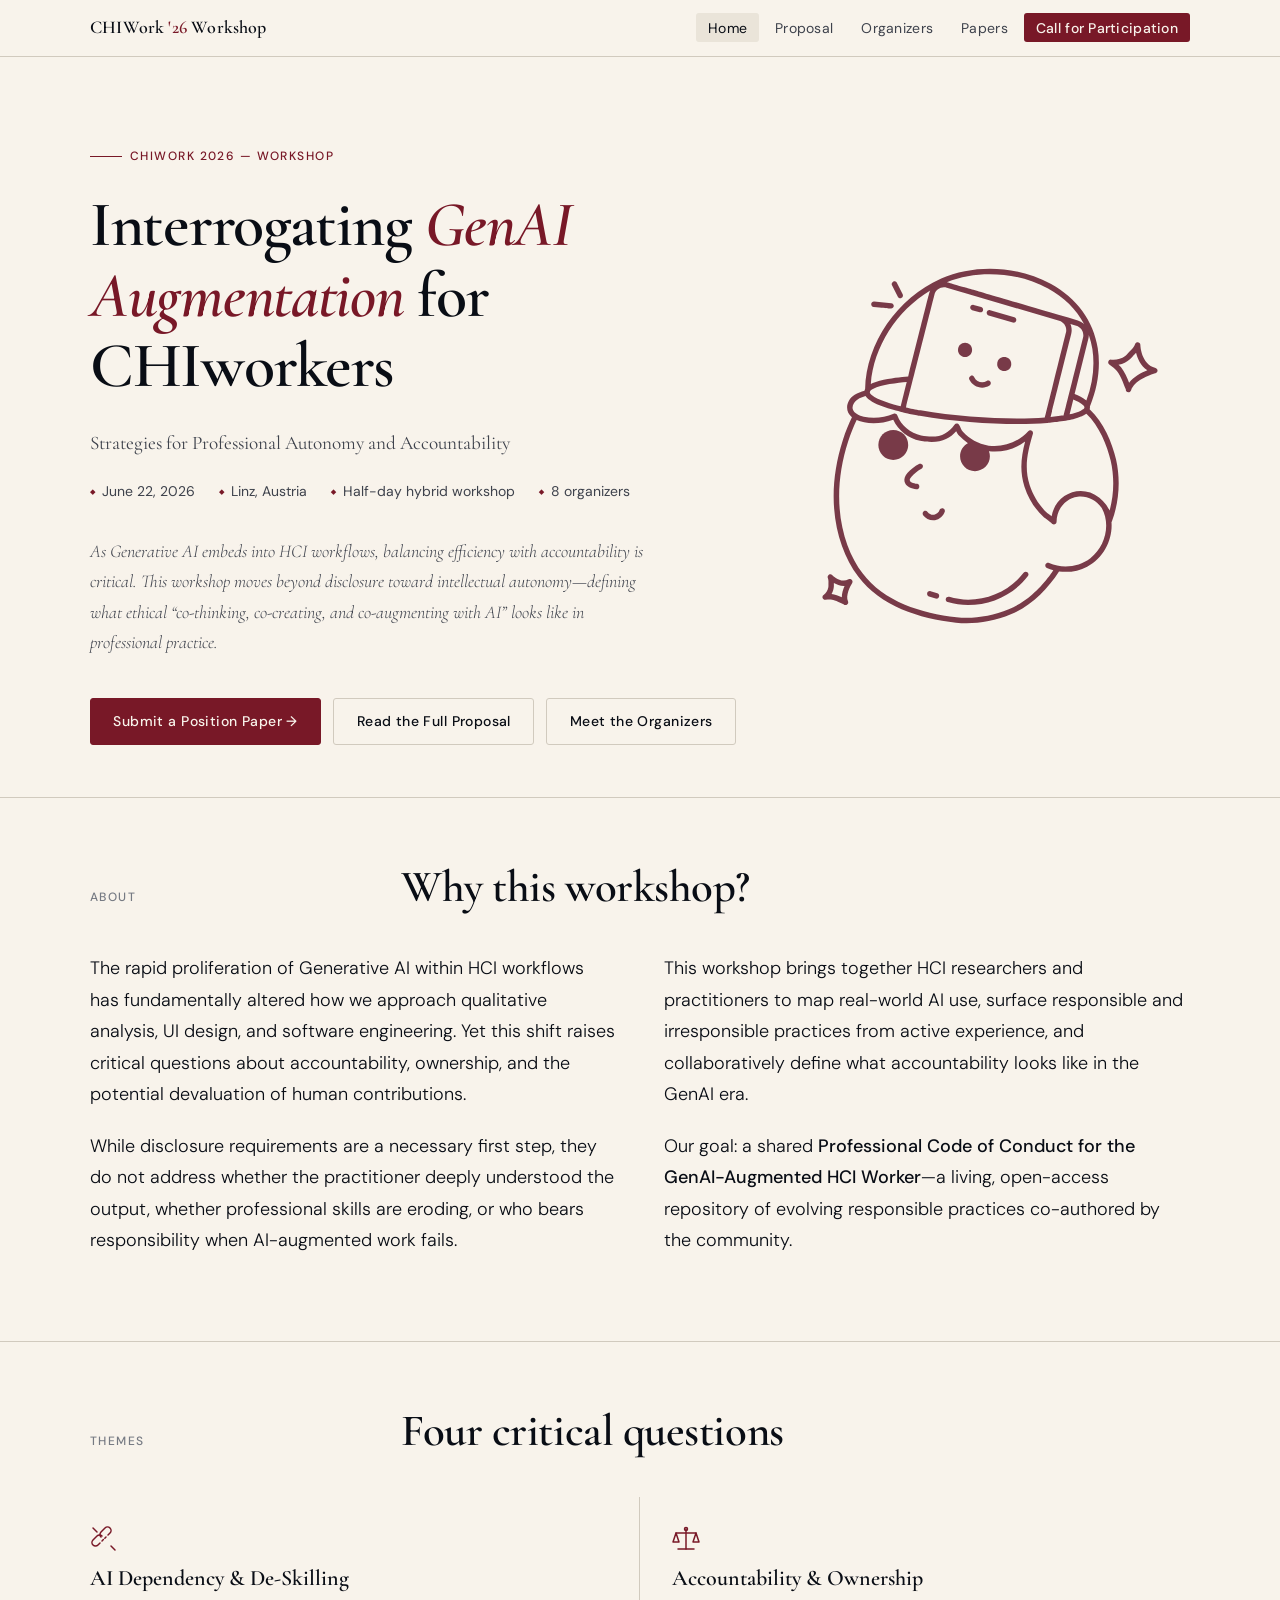
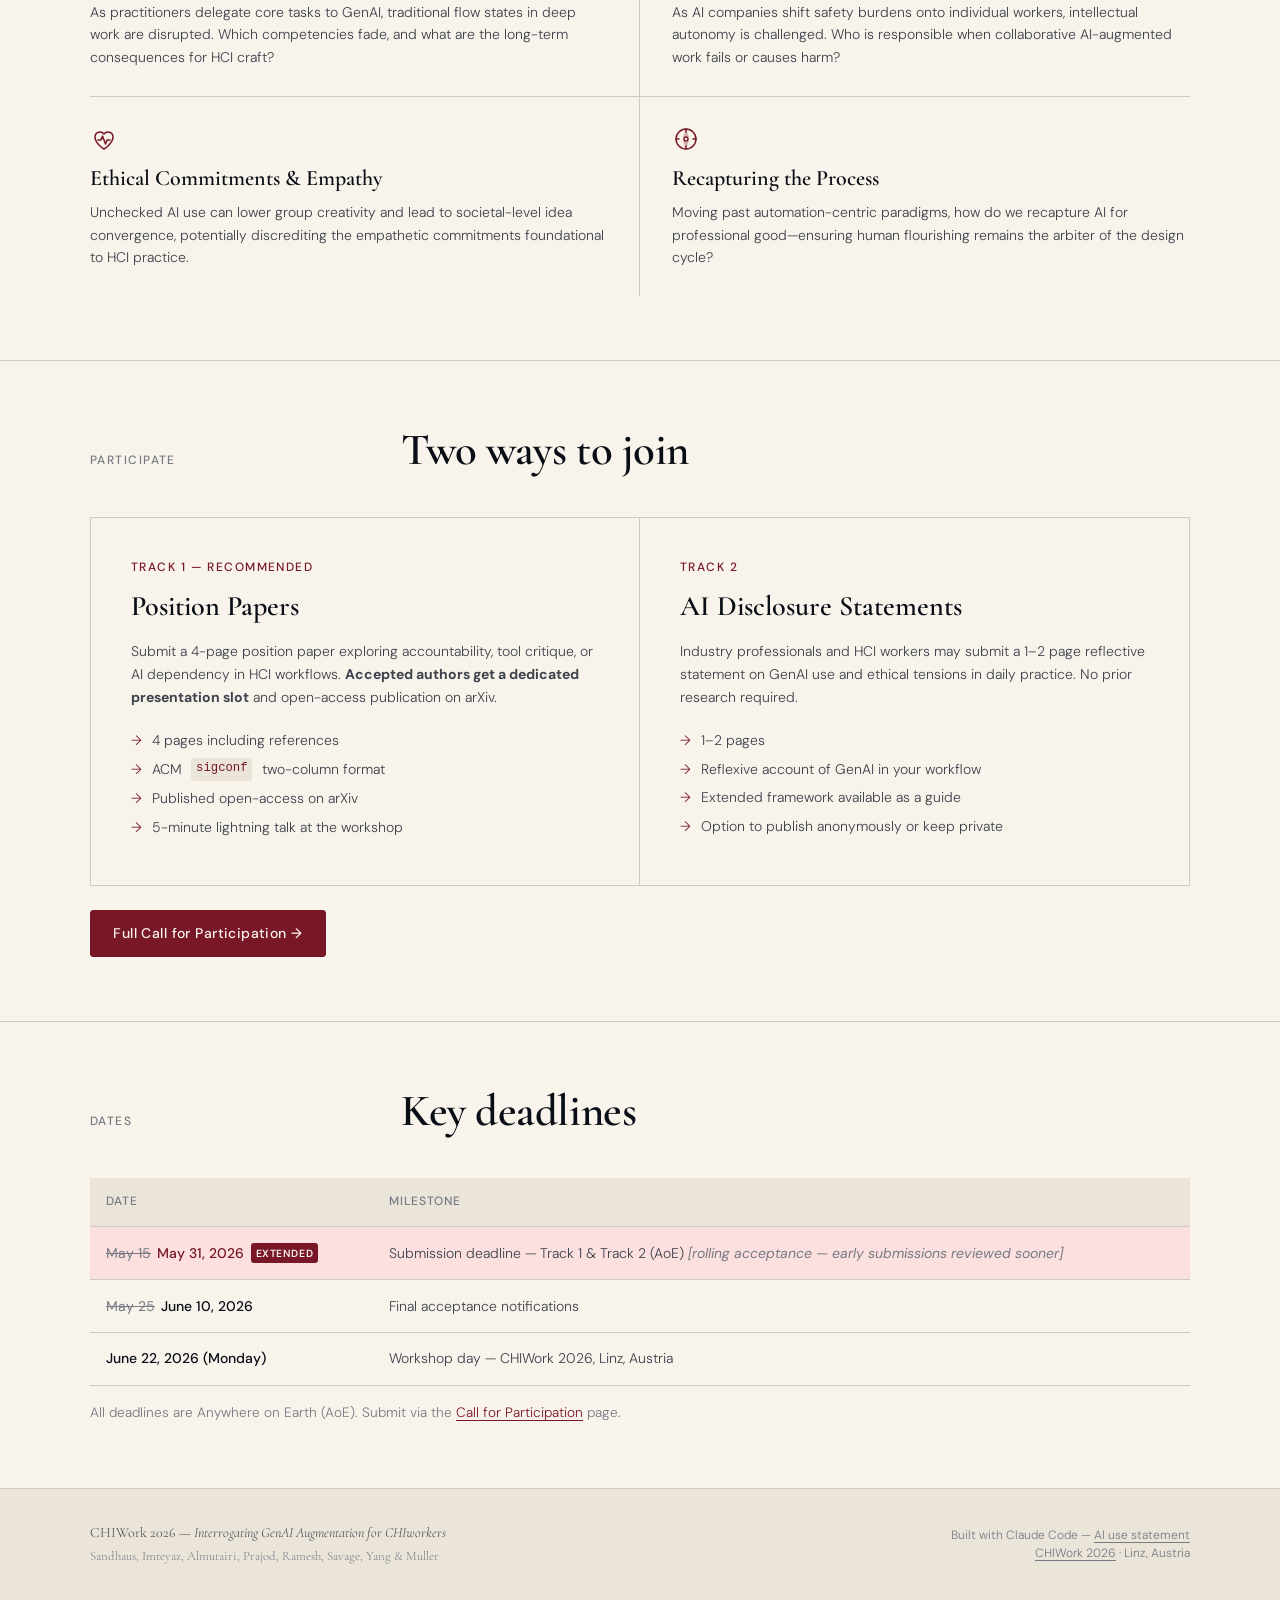
==== commit 6b38595c: "Change disclosure statement length from 1 page to 1-2 pages Updated across index, cfp, proposal, and" ====
--- a/index.html
+++ b/index.html
@@ -173,9 +173,9 @@
       <div class="track">
         <div class="track-num">Track 2</div>
         <div class="track-title">AI Disclosure Statements</div>
-        <p class="track-desc">Industry professionals and HCI workers may submit a 1-page reflective statement on GenAI use and ethical tensions in daily practice. No prior research required.</p>
+        <p class="track-desc">Industry professionals and HCI workers may submit a 1&ndash;2 page reflective statement on GenAI use and ethical tensions in daily practice. No prior research required.</p>
         <ul class="track-spec">
-          <li>1 page</li>
+          <li>1&ndash;2 pages</li>
           <li>Reflexive account of GenAI in your workflow</li>
           <li>Extended framework available as a guide</li>
           <li>Option to publish anonymously or keep private</li>
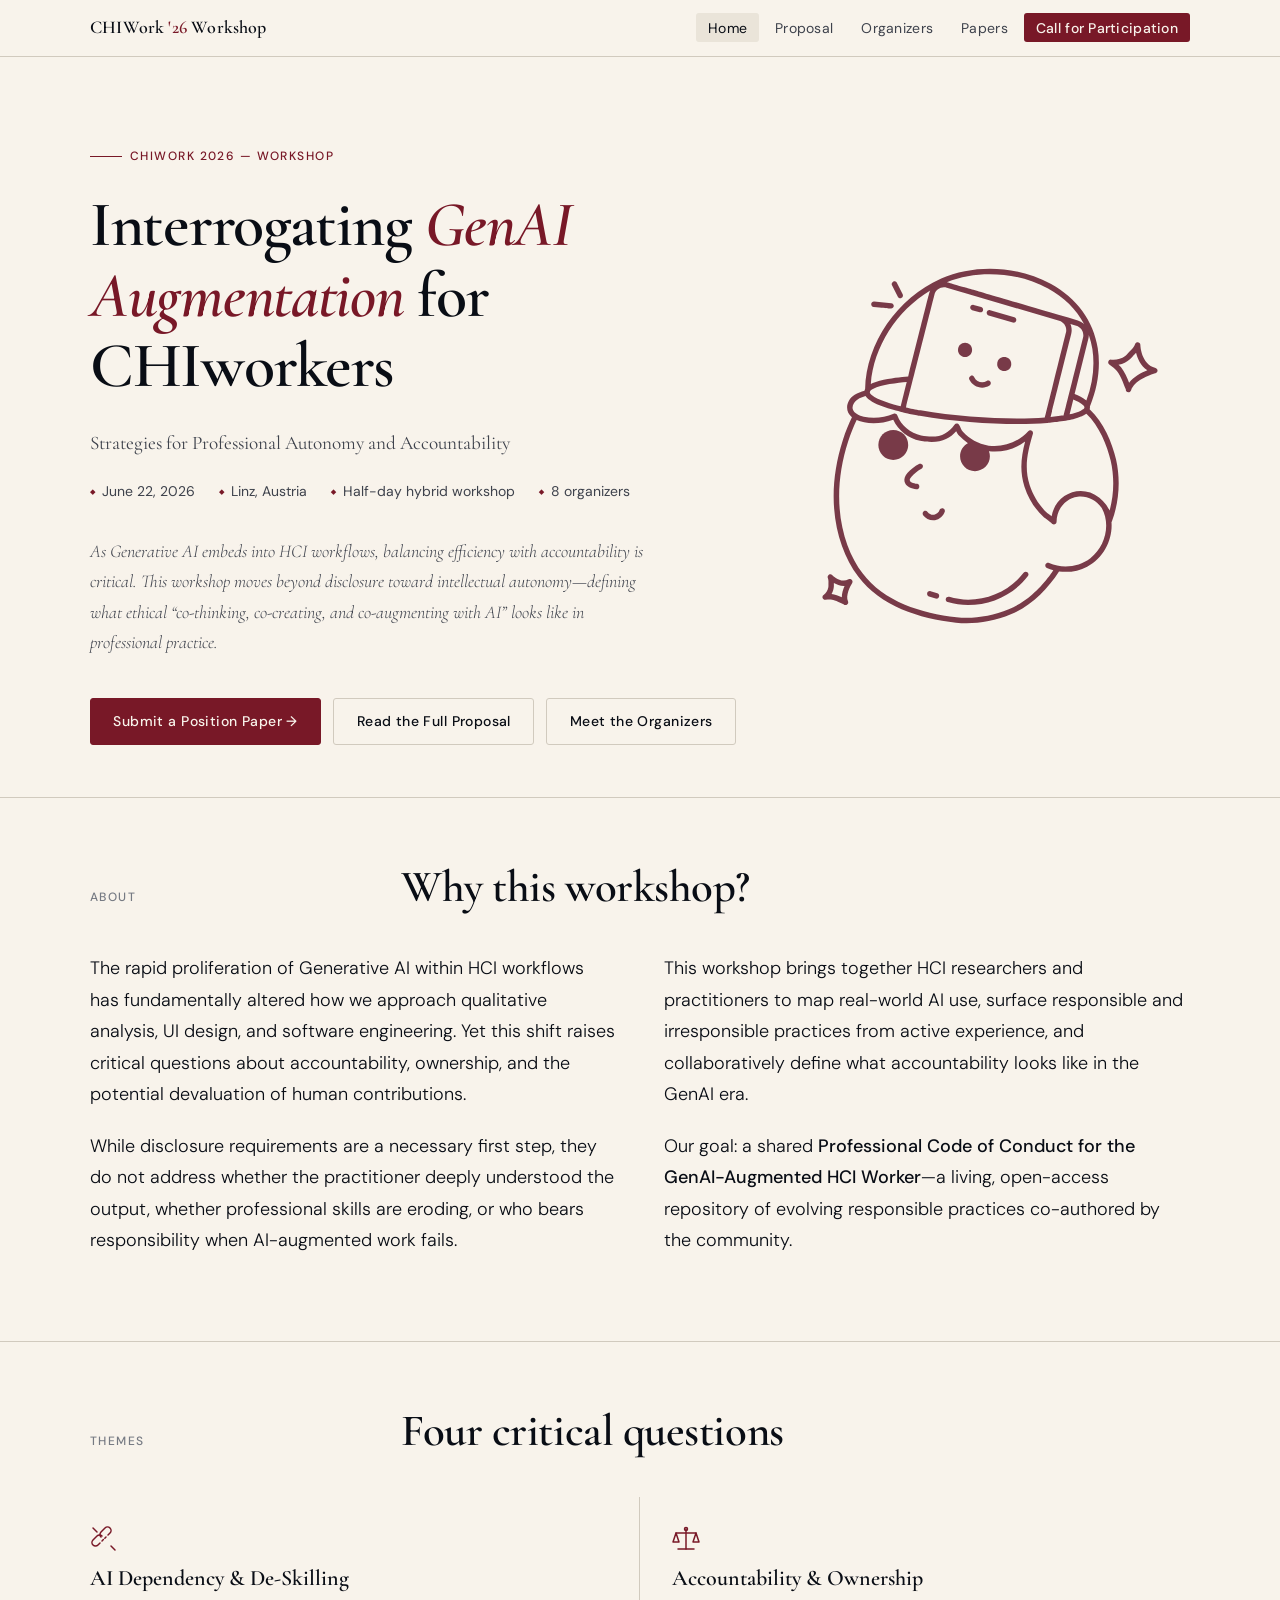
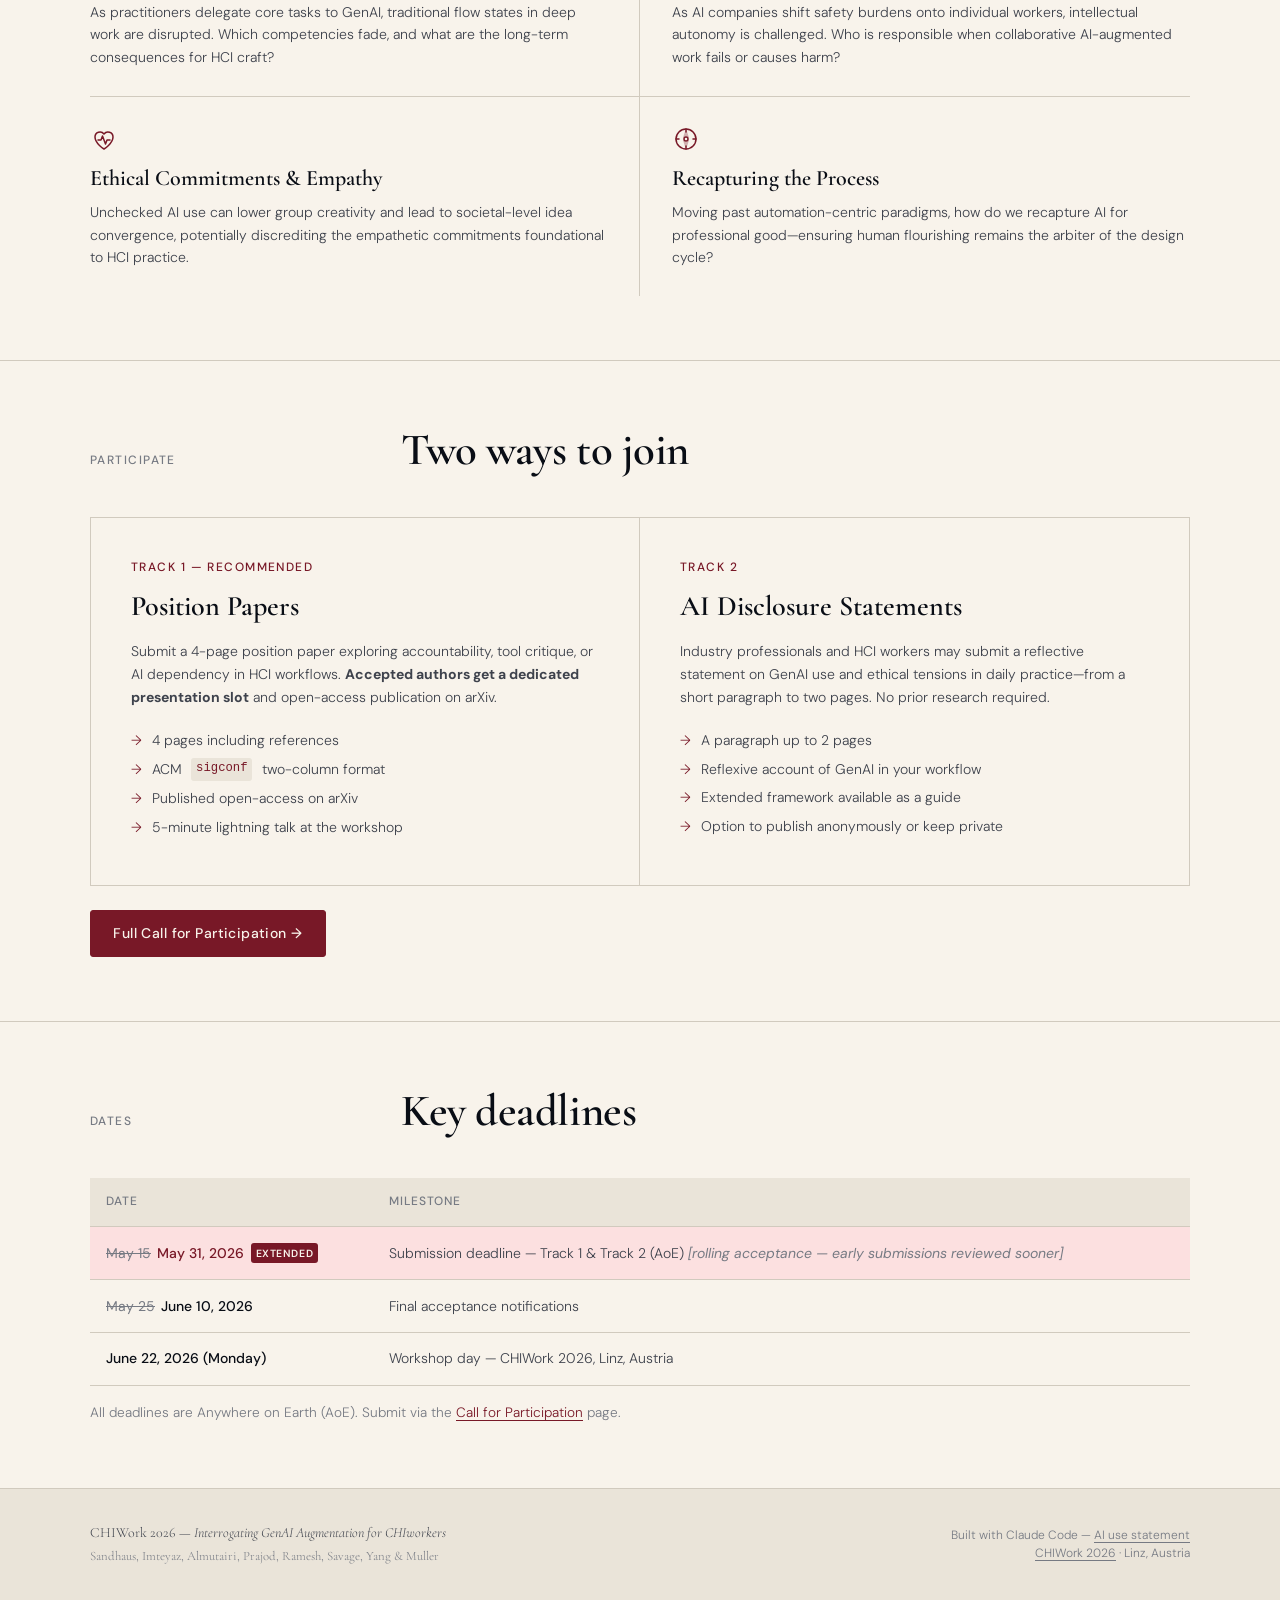
==== commit 9de5fa3a: "Reframe disclosure length as flexible: paragraph up to 2 pages A short paragraph is welcome; longer " ====
--- a/index.html
+++ b/index.html
@@ -173,9 +173,9 @@
       <div class="track">
         <div class="track-num">Track 2</div>
         <div class="track-title">AI Disclosure Statements</div>
-        <p class="track-desc">Industry professionals and HCI workers may submit a 1&ndash;2 page reflective statement on GenAI use and ethical tensions in daily practice. No prior research required.</p>
+        <p class="track-desc">Industry professionals and HCI workers may submit a reflective statement on GenAI use and ethical tensions in daily practice&mdash;from a short paragraph to two pages. No prior research required.</p>
         <ul class="track-spec">
-          <li>1&ndash;2 pages</li>
+          <li>A paragraph up to 2 pages</li>
           <li>Reflexive account of GenAI in your workflow</li>
           <li>Extended framework available as a guide</li>
           <li>Option to publish anonymously or keep private</li>
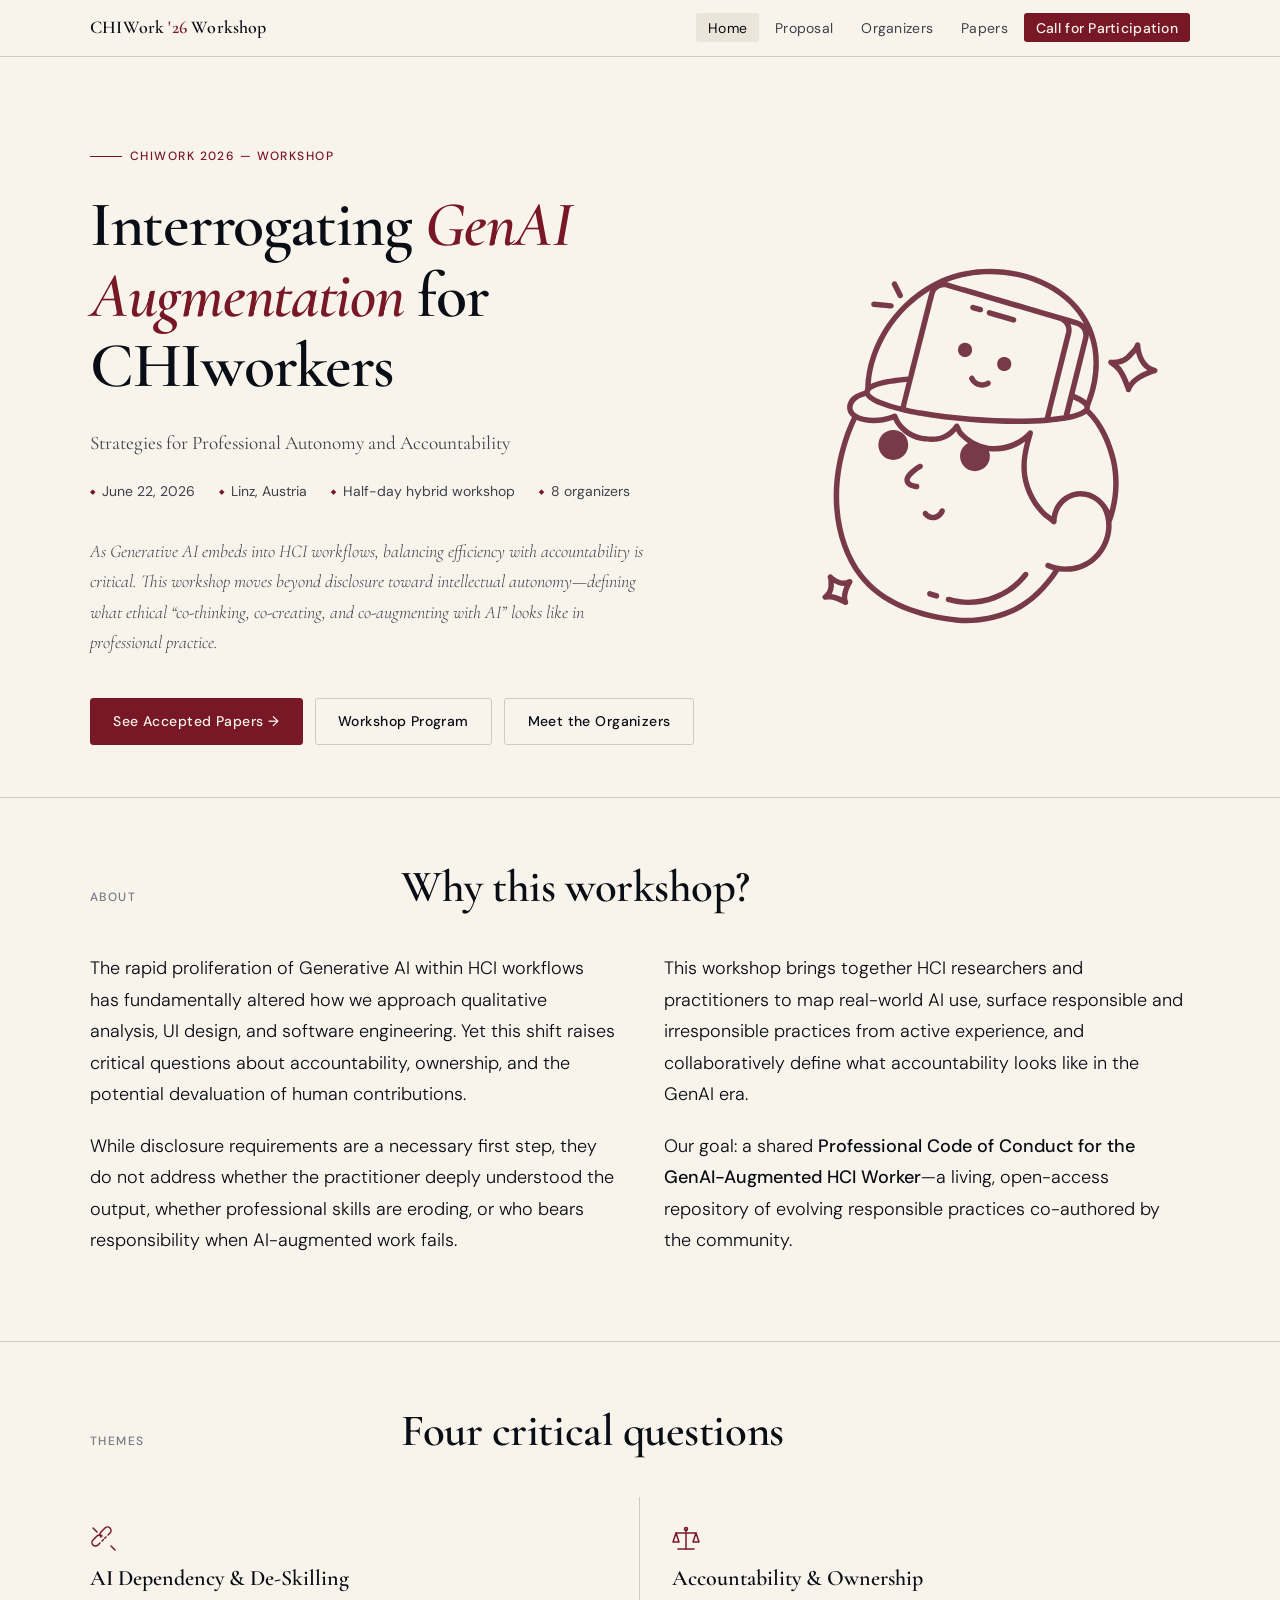
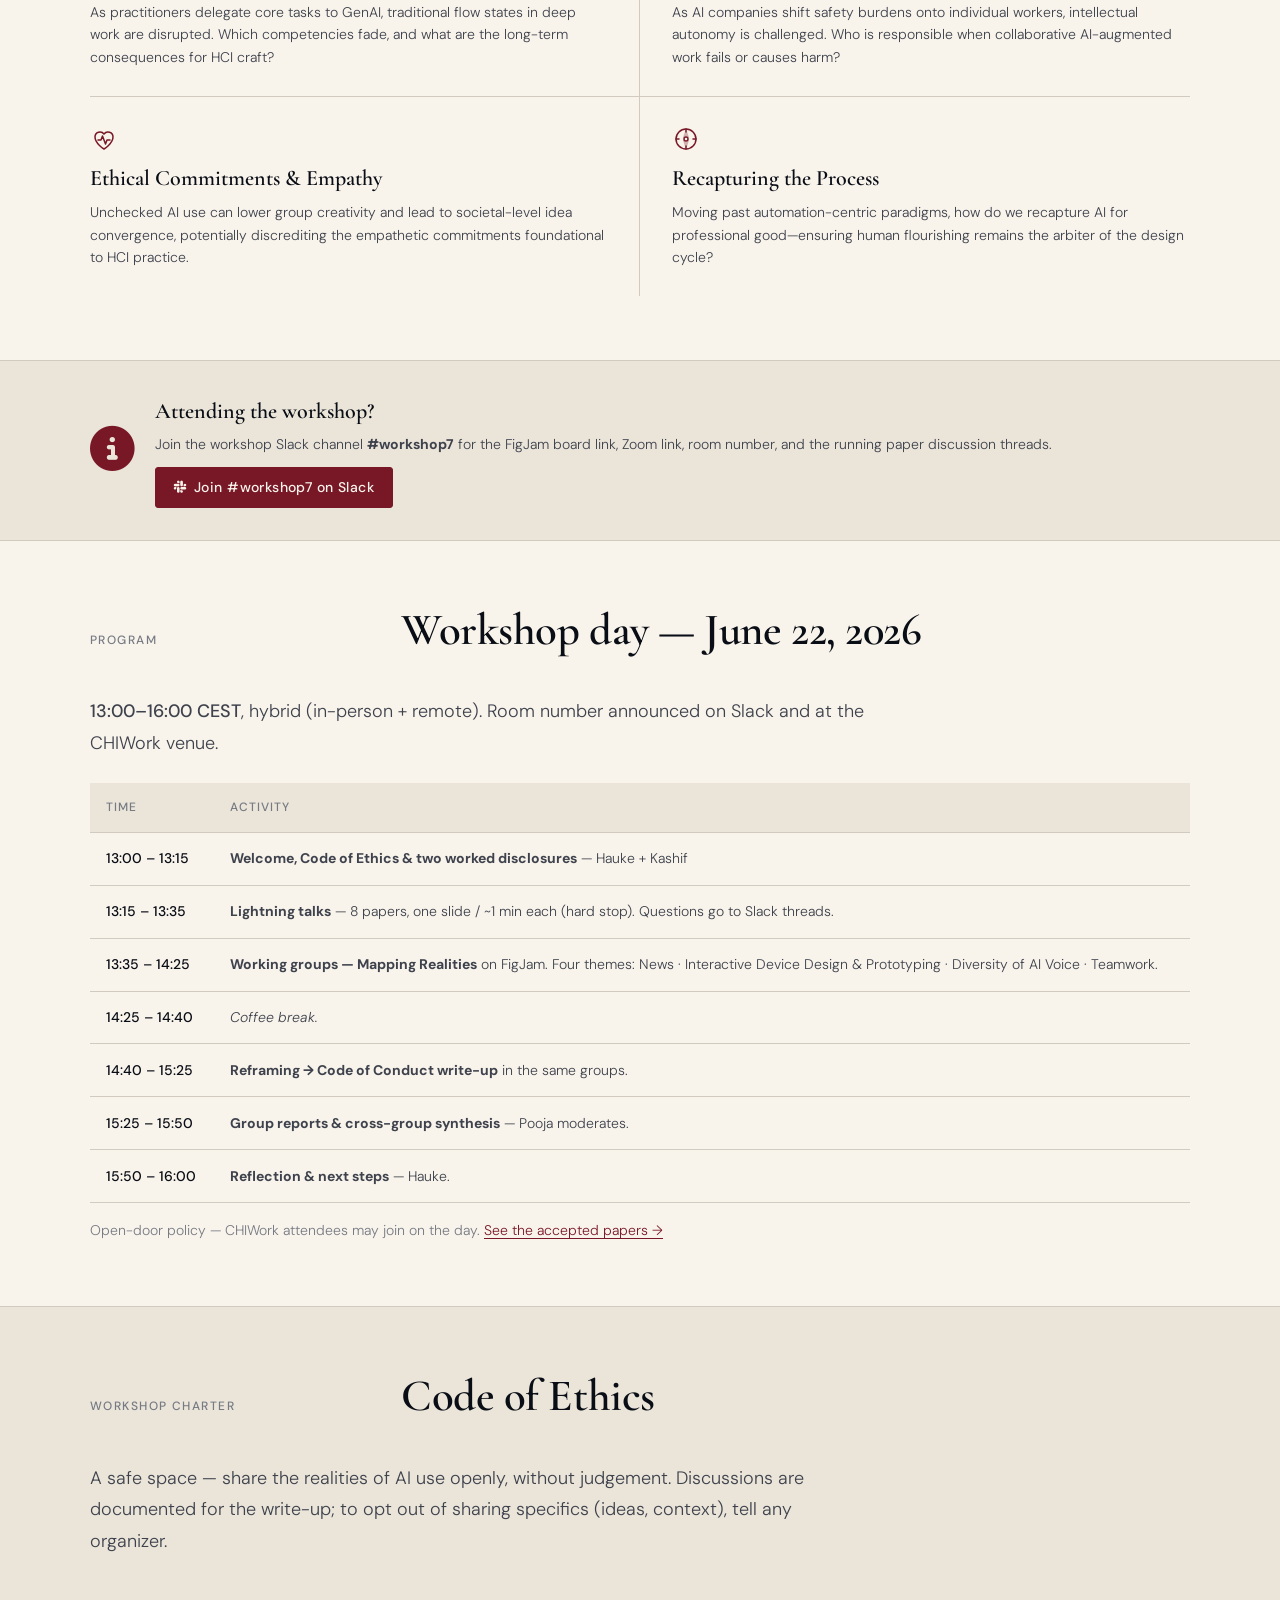
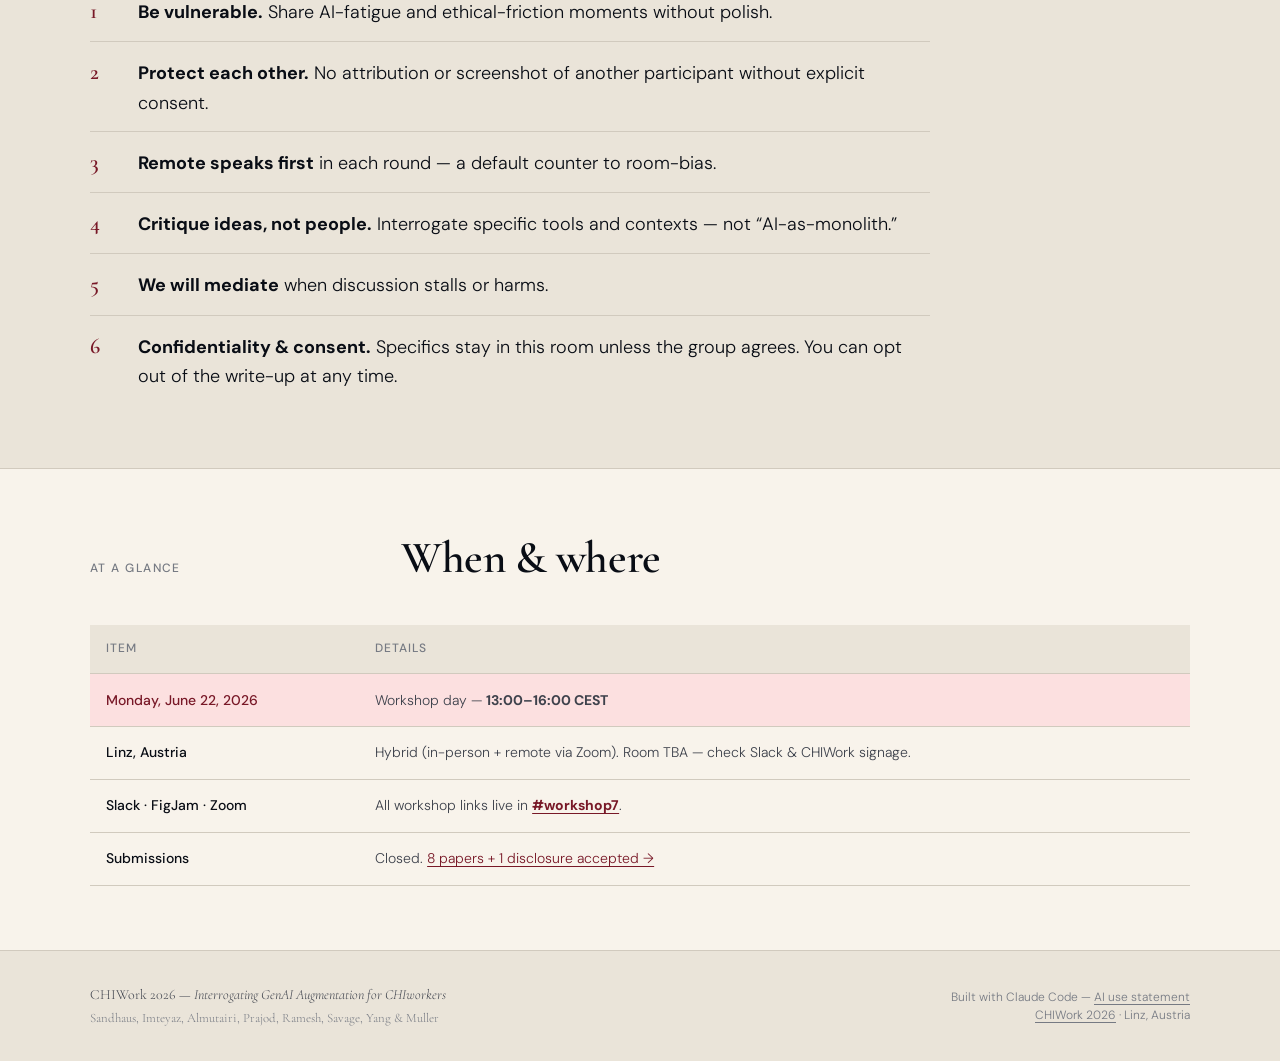
==== commit d3769e0d: "Switch site to workshop-day mode: final program, 8 papers, Code of Ethics Papers page: - Replace pla" ====
--- a/index.html
+++ b/index.html
@@ -44,8 +44,8 @@
         As Generative AI embeds into HCI workflows, balancing efficiency with accountability is critical. This workshop moves beyond disclosure toward intellectual autonomy&mdash;defining what ethical &ldquo;co-thinking, co-creating, and co-augmenting with AI&rdquo; looks like in professional practice.
       </p>
       <div class="hero-actions">
-        <a href="cfp.html" class="btn btn-primary">Submit a Position Paper &rarr;</a>
-        <a href="proposal.html" class="btn btn-ghost">Read the Full Proposal</a>
+        <a href="papers.html" class="btn btn-primary">See Accepted Papers &rarr;</a>
+        <a href="#program" class="btn btn-ghost">Workshop Program</a>
         <a href="organizers.html" class="btn btn-ghost">Meet the Organizers</a>
       </div>
     </div>
@@ -151,75 +151,128 @@
   </div>
 </section>
 
-<!-- Participation tracks teaser -->
-<section class="section">
-  <div class="section-inner">
-    <div class="section-header">
-      <span class="section-label">Participate</span>
-      <h2 class="section-title">Two ways to join</h2>
-    </div>
-    <div class="tracks">
-      <div class="track">
-        <div class="track-num">Track 1 &mdash; Recommended</div>
-        <div class="track-title">Position Papers</div>
-        <p class="track-desc">Submit a 4-page position paper exploring accountability, tool critique, or AI dependency in HCI workflows. <strong>Accepted authors get a dedicated presentation slot</strong> and open-access publication on arXiv.</p>
-        <ul class="track-spec">
-          <li>4 pages including references</li>
-          <li>ACM <code>sigconf</code> two-column format</li>
-          <li>Published open-access on arXiv</li>
-          <li>5-minute lightning talk at the workshop</li>
-        </ul>
-      </div>
-      <div class="track">
-        <div class="track-num">Track 2</div>
-        <div class="track-title">AI Disclosure Statements</div>
-        <p class="track-desc">Industry professionals and HCI workers may submit a reflective statement on GenAI use and ethical tensions in daily practice&mdash;from a short paragraph to two pages. No prior research required.</p>
-        <ul class="track-spec">
-          <li>A paragraph up to 2 pages</li>
-          <li>Reflexive account of GenAI in your workflow</li>
-          <li>Extended framework available as a guide</li>
-          <li>Option to publish anonymously or keep private</li>
-        </ul>
-      </div>
-    </div>
-    <div style="margin-top: 1.5rem;">
-      <a href="cfp.html" class="btn btn-primary">Full Call for Participation &rarr;</a>
-    </div>
-  </div>
-</section>
-
-<!-- Key dates -->
-<section class="section">
-  <div class="section-inner">
-    <div class="section-header">
-      <span class="section-label">Dates</span>
-      <h2 class="section-title">Key deadlines</h2>
-    </div>
+<!-- Workshop day banner -->
+<section class="section" style="background: var(--cream-dark); padding-top: 2rem; padding-bottom: 2rem;">
+  <div class="section-inner">
+    <div style="display: grid; grid-template-columns: auto 1fr; gap: 1.25rem; align-items: center;">
+      <div style="font-family: var(--font-display); font-size: var(--size-2xl); color: var(--burgundy); line-height: 1;">
+        <i class="fa-solid fa-circle-info"></i>
+      </div>
+      <div>
+        <div style="font-family: var(--font-display); font-size: var(--size-lg); font-weight: 600; margin-bottom: 0.25rem;">Attending the workshop?</div>
+        <p style="font-size: var(--size-sm); color: var(--ink-mid); margin-bottom: 0.75rem; line-height: 1.5;">
+          Join the workshop Slack channel <strong>#workshop7</strong> for the FigJam board link, Zoom link, room number, and the running paper discussion threads.
+        </p>
+        <a href="https://chiworkworkspace.slack.com/archives/C0BB9TT5FEJ" target="_blank" rel="noopener" class="btn btn-primary" style="font-size: var(--size-sm); padding: 0.5rem 1.1rem;">
+          <i class="fa-brands fa-slack"></i> Join #workshop7 on Slack
+        </a>
+      </div>
+    </div>
+  </div>
+</section>
+
+<!-- Program -->
+<section class="section" id="program">
+  <div class="section-inner">
+    <div class="section-header">
+      <span class="section-label">Program</span>
+      <h2 class="section-title">Workshop day &mdash; June 22, 2026</h2>
+    </div>
+    <p class="prose" style="color: var(--ink-mid); margin-bottom: 1.5rem;">
+      <strong>13:00&ndash;16:00 CEST</strong>, hybrid (in-person + remote). Room number announced on Slack and at the CHIWork venue.
+    </p>
     <table class="dates-table">
       <thead>
-        <tr>
-          <th>Date</th>
-          <th>Milestone</th>
+        <tr><th>Time</th><th>Activity</th></tr>
+      </thead>
+      <tbody>
+        <tr><td>13:00 &ndash; 13:15</td><td><strong>Welcome, Code of Ethics &amp; two worked disclosures</strong> &mdash; Hauke + Kashif</td></tr>
+        <tr><td>13:15 &ndash; 13:35</td><td><strong>Lightning talks</strong> &mdash; 8 papers, one slide / ~1 min each (hard stop). Questions go to Slack threads.</td></tr>
+        <tr><td>13:35 &ndash; 14:25</td><td><strong>Working groups &mdash; Mapping Realities</strong> on FigJam. Four themes: News &middot; Interactive Device Design &amp; Prototyping &middot; Diversity of AI Voice &middot; Teamwork.</td></tr>
+        <tr><td>14:25 &ndash; 14:40</td><td><em>Coffee break.</em></td></tr>
+        <tr><td>14:40 &ndash; 15:25</td><td><strong>Reframing &rarr; Code of Conduct write-up</strong> in the same groups.</td></tr>
+        <tr><td>15:25 &ndash; 15:50</td><td><strong>Group reports &amp; cross-group synthesis</strong> &mdash; Pooja moderates.</td></tr>
+        <tr><td>15:50 &ndash; 16:00</td><td><strong>Reflection &amp; next steps</strong> &mdash; Hauke.</td></tr>
+      </tbody>
+    </table>
+    <p style="margin-top: 1rem; font-size: var(--size-sm); color: var(--ink-light);">
+      Open-door policy &mdash; CHIWork attendees may join on the day. <a href="papers.html">See the accepted papers &rarr;</a>
+    </p>
+  </div>
+</section>
+
+<!-- Code of Ethics -->
+<section class="section" style="background: var(--cream-dark);" id="ethics">
+  <div class="section-inner">
+    <div class="section-header">
+      <span class="section-label">Workshop charter</span>
+      <h2 class="section-title">Code of Ethics</h2>
+    </div>
+    <p class="prose" style="color: var(--ink-mid); margin-bottom: 1.5rem; max-width: 65ch;">
+      A safe space &mdash; share the realities of AI use openly, without judgement. Discussions are documented for the write-up; to opt out of sharing specifics (ideas, context), tell any organizer.
+    </p>
+    <ol style="list-style: none; counter-reset: ethics; padding: 0; max-width: 70ch; font-size: var(--size-md);">
+      <li style="counter-increment: ethics; padding: 0.75rem 0; border-bottom: 1px solid var(--rule); display: grid; grid-template-columns: 2rem 1fr; gap: 1rem; align-items: baseline;">
+        <span style="font-family: var(--font-display); font-size: var(--size-lg); font-weight: 600; color: var(--burgundy);">1</span>
+        <span><strong>Be vulnerable.</strong> Share AI-fatigue and ethical-friction moments without polish.</span>
+      </li>
+      <li style="counter-increment: ethics; padding: 0.75rem 0; border-bottom: 1px solid var(--rule); display: grid; grid-template-columns: 2rem 1fr; gap: 1rem; align-items: baseline;">
+        <span style="font-family: var(--font-display); font-size: var(--size-lg); font-weight: 600; color: var(--burgundy);">2</span>
+        <span><strong>Protect each other.</strong> No attribution or screenshot of another participant without explicit consent.</span>
+      </li>
+      <li style="counter-increment: ethics; padding: 0.75rem 0; border-bottom: 1px solid var(--rule); display: grid; grid-template-columns: 2rem 1fr; gap: 1rem; align-items: baseline;">
+        <span style="font-family: var(--font-display); font-size: var(--size-lg); font-weight: 600; color: var(--burgundy);">3</span>
+        <span><strong>Remote speaks first</strong> in each round &mdash; a default counter to room-bias.</span>
+      </li>
+      <li style="counter-increment: ethics; padding: 0.75rem 0; border-bottom: 1px solid var(--rule); display: grid; grid-template-columns: 2rem 1fr; gap: 1rem; align-items: baseline;">
+        <span style="font-family: var(--font-display); font-size: var(--size-lg); font-weight: 600; color: var(--burgundy);">4</span>
+        <span><strong>Critique ideas, not people.</strong> Interrogate specific tools and contexts &mdash; not &ldquo;AI-as-monolith.&rdquo;</span>
+      </li>
+      <li style="counter-increment: ethics; padding: 0.75rem 0; border-bottom: 1px solid var(--rule); display: grid; grid-template-columns: 2rem 1fr; gap: 1rem; align-items: baseline;">
+        <span style="font-family: var(--font-display); font-size: var(--size-lg); font-weight: 600; color: var(--burgundy);">5</span>
+        <span><strong>We will mediate</strong> when discussion stalls or harms.</span>
+      </li>
+      <li style="counter-increment: ethics; padding: 0.75rem 0; display: grid; grid-template-columns: 2rem 1fr; gap: 1rem; align-items: baseline;">
+        <span style="font-family: var(--font-display); font-size: var(--size-lg); font-weight: 600; color: var(--burgundy);">6</span>
+        <span><strong>Confidentiality &amp; consent.</strong> Specifics stay in this room unless the group agrees. You can opt out of the write-up at any time.</span>
+      </li>
+    </ol>
+  </div>
+</section>
+
+<!-- Workshop key info -->
+<section class="section">
+  <div class="section-inner">
+    <div class="section-header">
+      <span class="section-label">At a glance</span>
+      <h2 class="section-title">When &amp; where</h2>
+    </div>
+    <table class="dates-table">
+      <thead>
+        <tr>
+          <th>Item</th>
+          <th>Details</th>
         </tr>
       </thead>
       <tbody>
         <tr class="date-highlight">
-          <td><s style="color: var(--ink-light); font-weight: 400; margin-right: 0.4em;">May 15</s>May 31, 2026 <span style="display: inline-block; background: var(--burgundy); color: var(--cream); font-size: 0.65rem; font-weight: 600; padding: 0.15em 0.5em; border-radius: 3px; letter-spacing: 0.05em; text-transform: uppercase; margin-left: 0.3em; vertical-align: 1px;">Extended</span></td>
-          <td>Submission deadline &mdash; Track 1 &amp; Track 2 (AoE) <em style="color: var(--ink-light); font-weight: 400;">[rolling acceptance &mdash; early submissions reviewed sooner]</em></td>
-        </tr>
-        <tr>
-          <td><s style="color: var(--ink-light); font-weight: 400; margin-right: 0.4em;">May 25</s>June 10, 2026</td>
-          <td>Final acceptance notifications</td>
-        </tr>
-        <tr>
-          <td>June 22, 2026 (Monday)</td>
-          <td>Workshop day &mdash; CHIWork 2026, Linz, Austria</td>
+          <td>Monday, June 22, 2026</td>
+          <td>Workshop day &mdash; <strong>13:00&ndash;16:00 CEST</strong></td>
+        </tr>
+        <tr>
+          <td>Linz, Austria</td>
+          <td>Hybrid (in-person + remote via Zoom). Room TBA &mdash; check Slack &amp; CHIWork signage.</td>
+        </tr>
+        <tr>
+          <td>Slack &middot; FigJam &middot; Zoom</td>
+          <td>All workshop links live in <a href="https://chiworkworkspace.slack.com/archives/C0BB9TT5FEJ" target="_blank" rel="noopener"><strong>#workshop7</strong></a>.</td>
+        </tr>
+        <tr>
+          <td>Submissions</td>
+          <td>Closed. <a href="papers.html">8 papers + 1 disclosure accepted &rarr;</a></td>
         </tr>
       </tbody>
     </table>
-    <p style="margin-top: 1rem; font-size: 0.85rem; color: var(--ink-light);">
-      All deadlines are Anywhere on Earth (AoE). Submit via the <a href="cfp.html">Call for Participation</a> page.
-    </p>
   </div>
 </section>
 
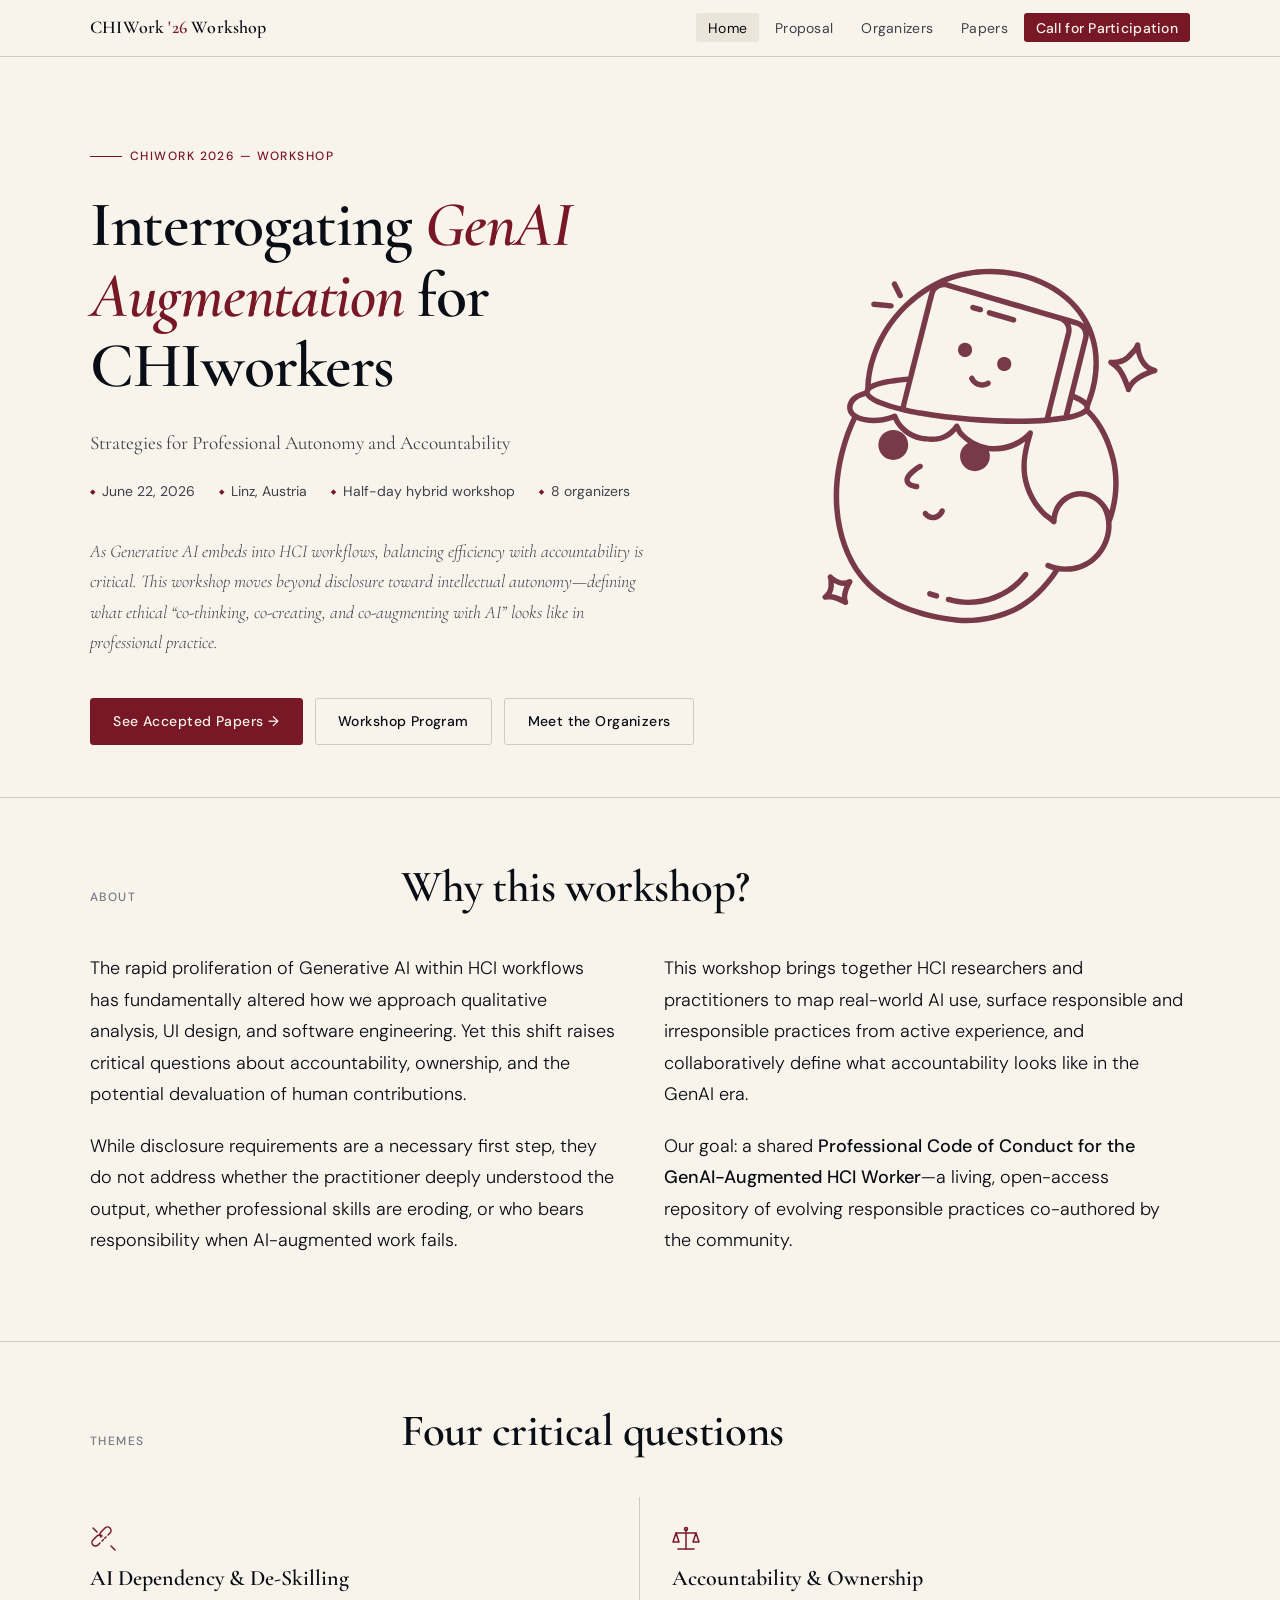
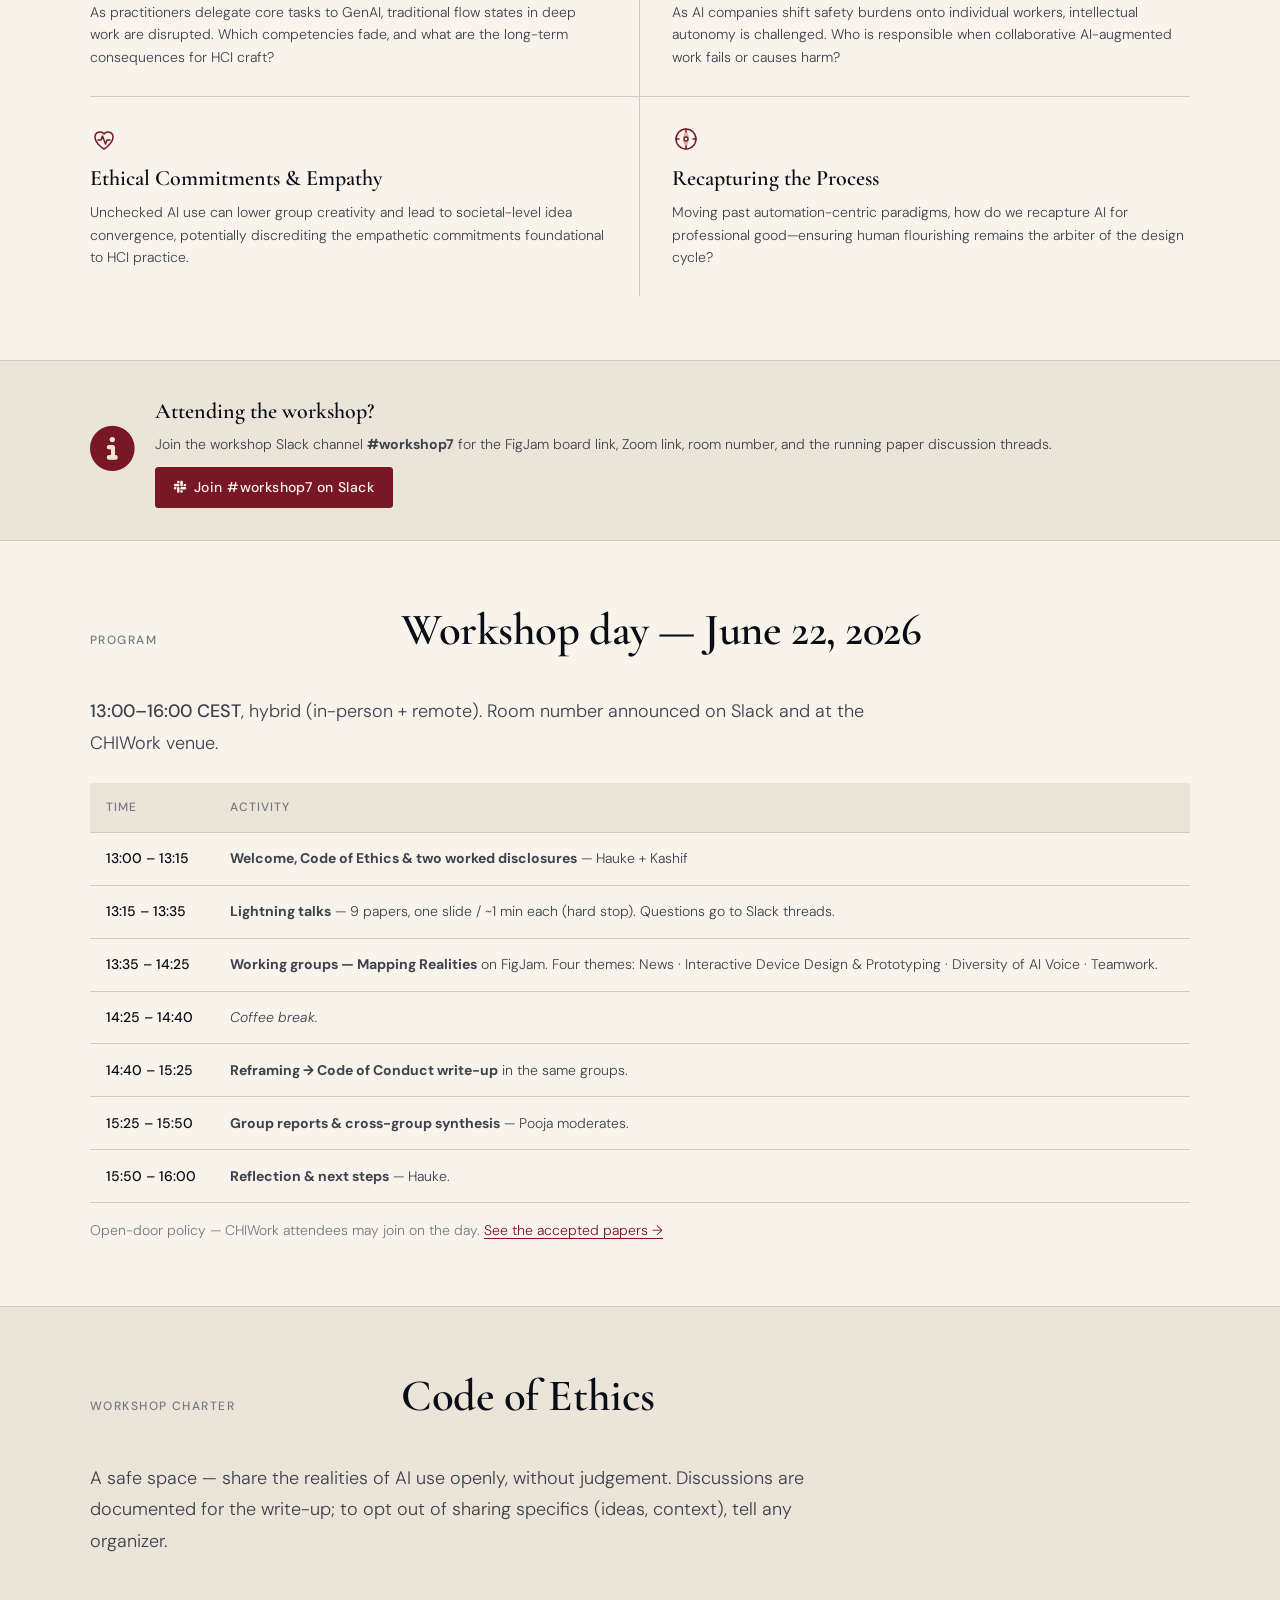
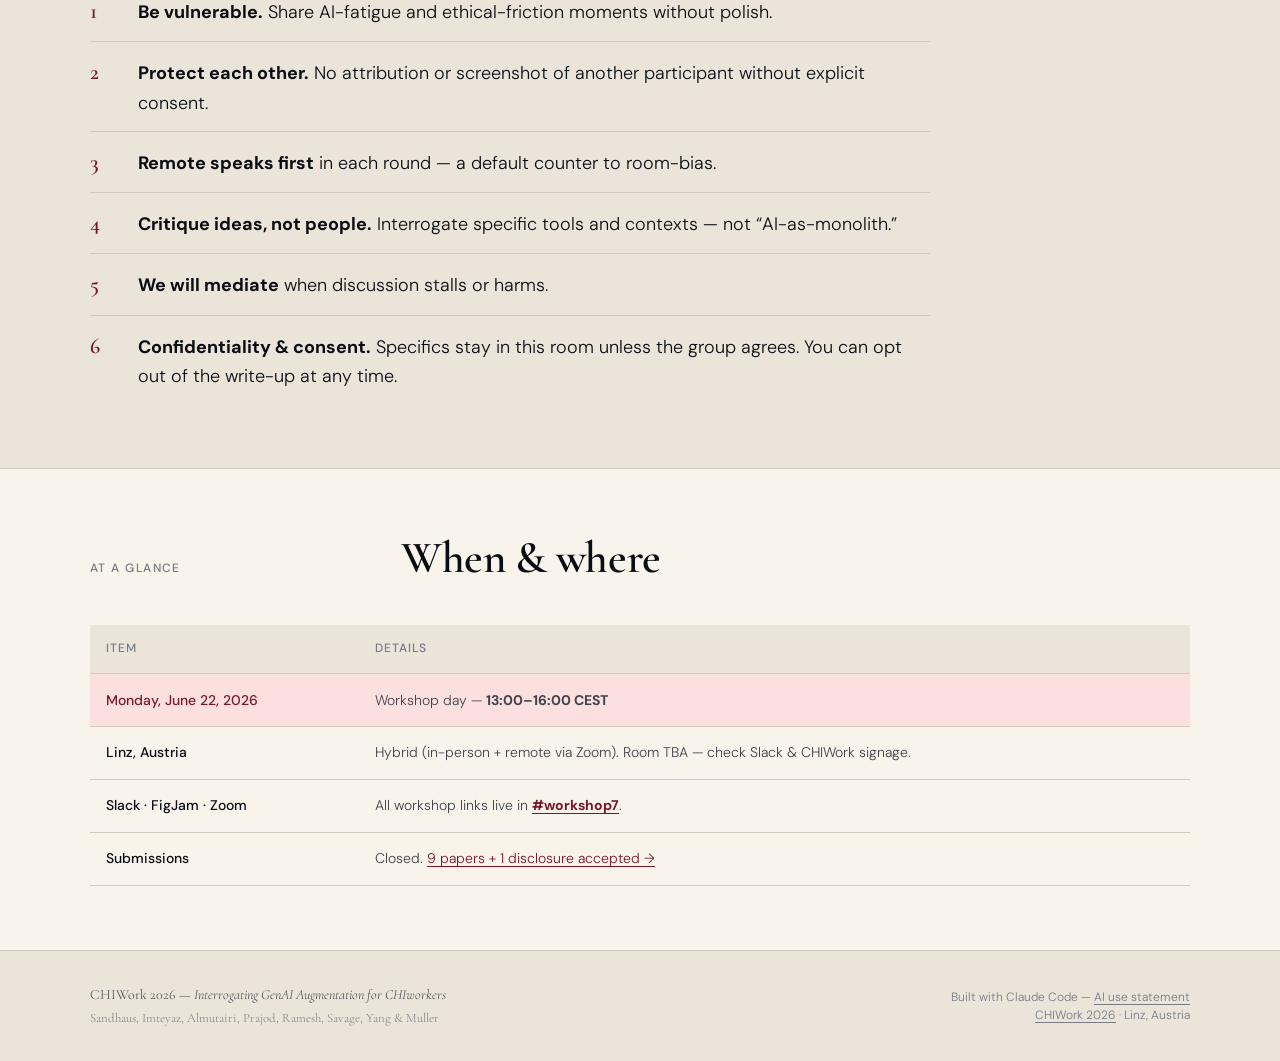
==== commit 98be44b2: "9 papers: add Adhikari, update Muller author list - Add Prasil Adhikari (Johannes Kepler U / Pro2Fut" ====
--- a/index.html
+++ b/index.html
@@ -187,7 +187,7 @@
       </thead>
       <tbody>
         <tr><td>13:00 &ndash; 13:15</td><td><strong>Welcome, Code of Ethics &amp; two worked disclosures</strong> &mdash; Hauke + Kashif</td></tr>
-        <tr><td>13:15 &ndash; 13:35</td><td><strong>Lightning talks</strong> &mdash; 8 papers, one slide / ~1 min each (hard stop). Questions go to Slack threads.</td></tr>
+        <tr><td>13:15 &ndash; 13:35</td><td><strong>Lightning talks</strong> &mdash; 9 papers, one slide / ~1 min each (hard stop). Questions go to Slack threads.</td></tr>
         <tr><td>13:35 &ndash; 14:25</td><td><strong>Working groups &mdash; Mapping Realities</strong> on FigJam. Four themes: News &middot; Interactive Device Design &amp; Prototyping &middot; Diversity of AI Voice &middot; Teamwork.</td></tr>
         <tr><td>14:25 &ndash; 14:40</td><td><em>Coffee break.</em></td></tr>
         <tr><td>14:40 &ndash; 15:25</td><td><strong>Reframing &rarr; Code of Conduct write-up</strong> in the same groups.</td></tr>
@@ -269,7 +269,7 @@
         </tr>
         <tr>
           <td>Submissions</td>
-          <td>Closed. <a href="papers.html">8 papers + 1 disclosure accepted &rarr;</a></td>
+          <td>Closed. <a href="papers.html">9 papers + 1 disclosure accepted &rarr;</a></td>
         </tr>
       </tbody>
     </table>
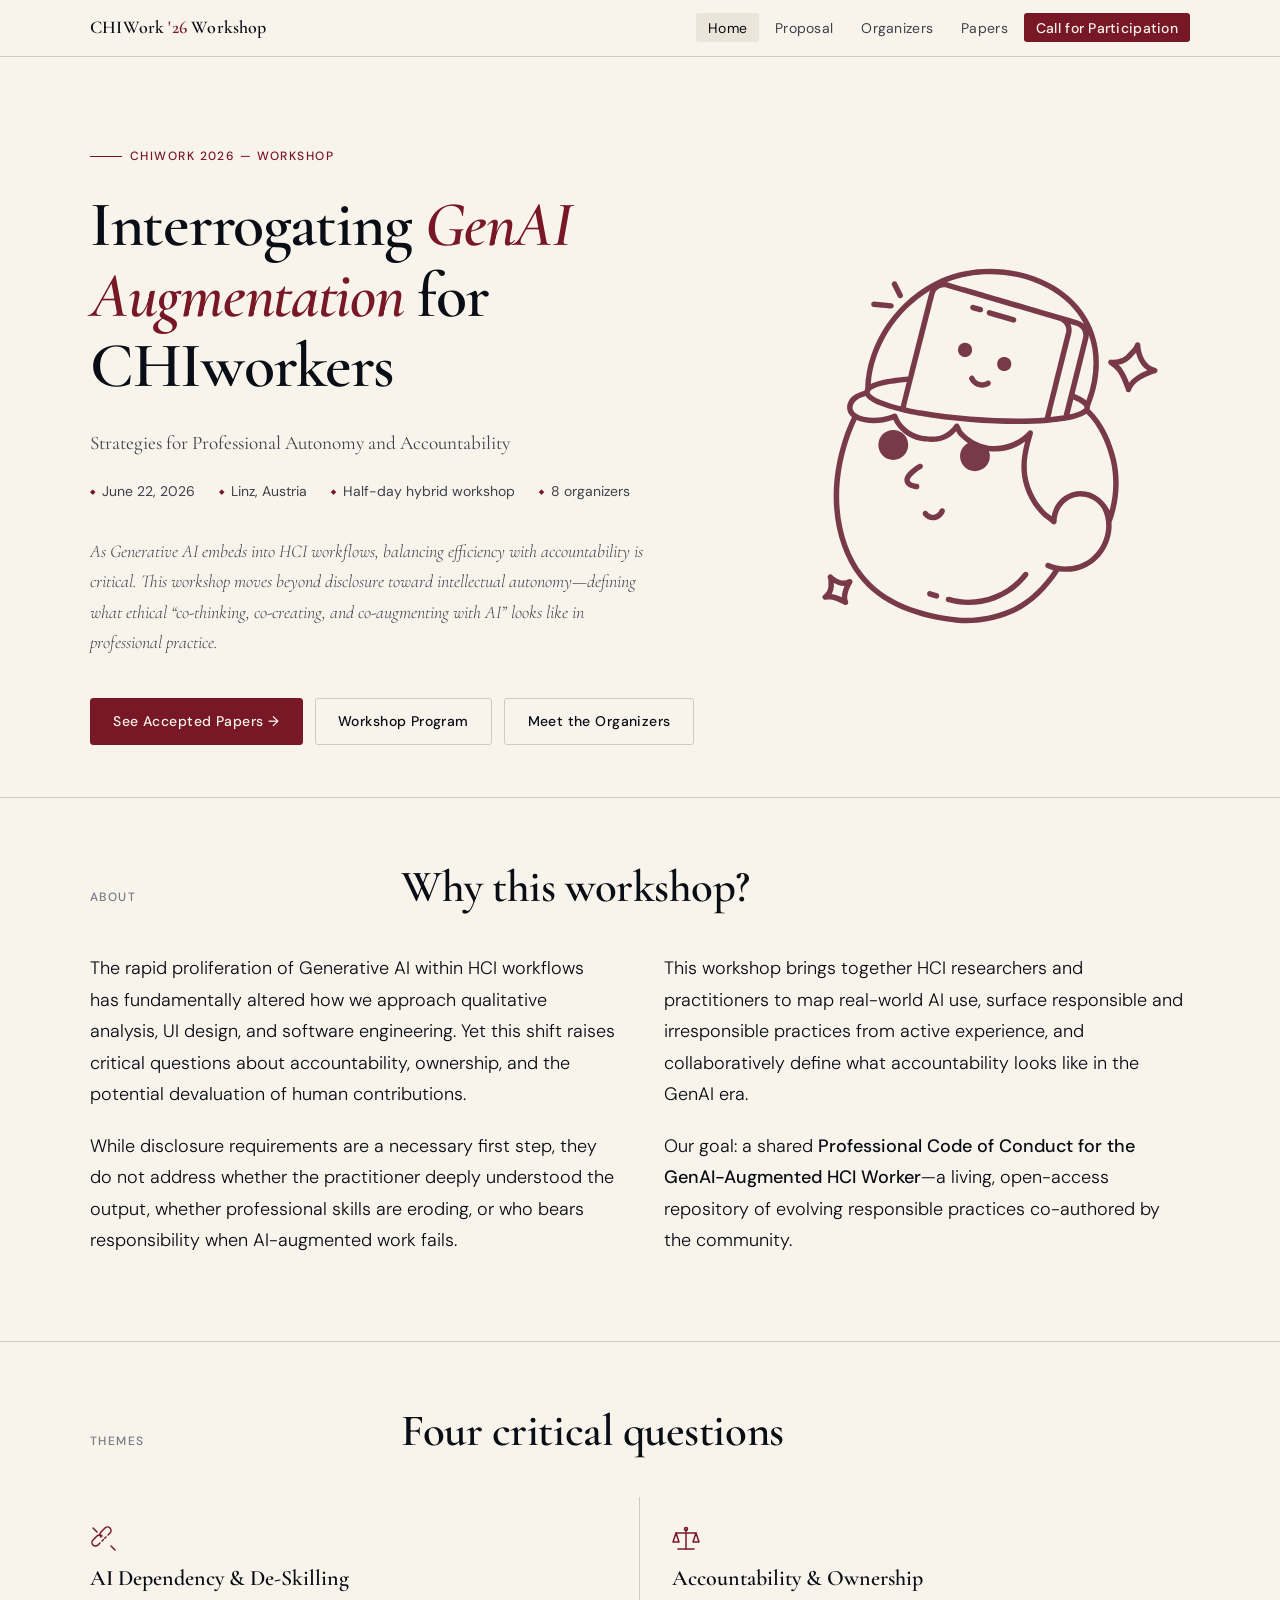
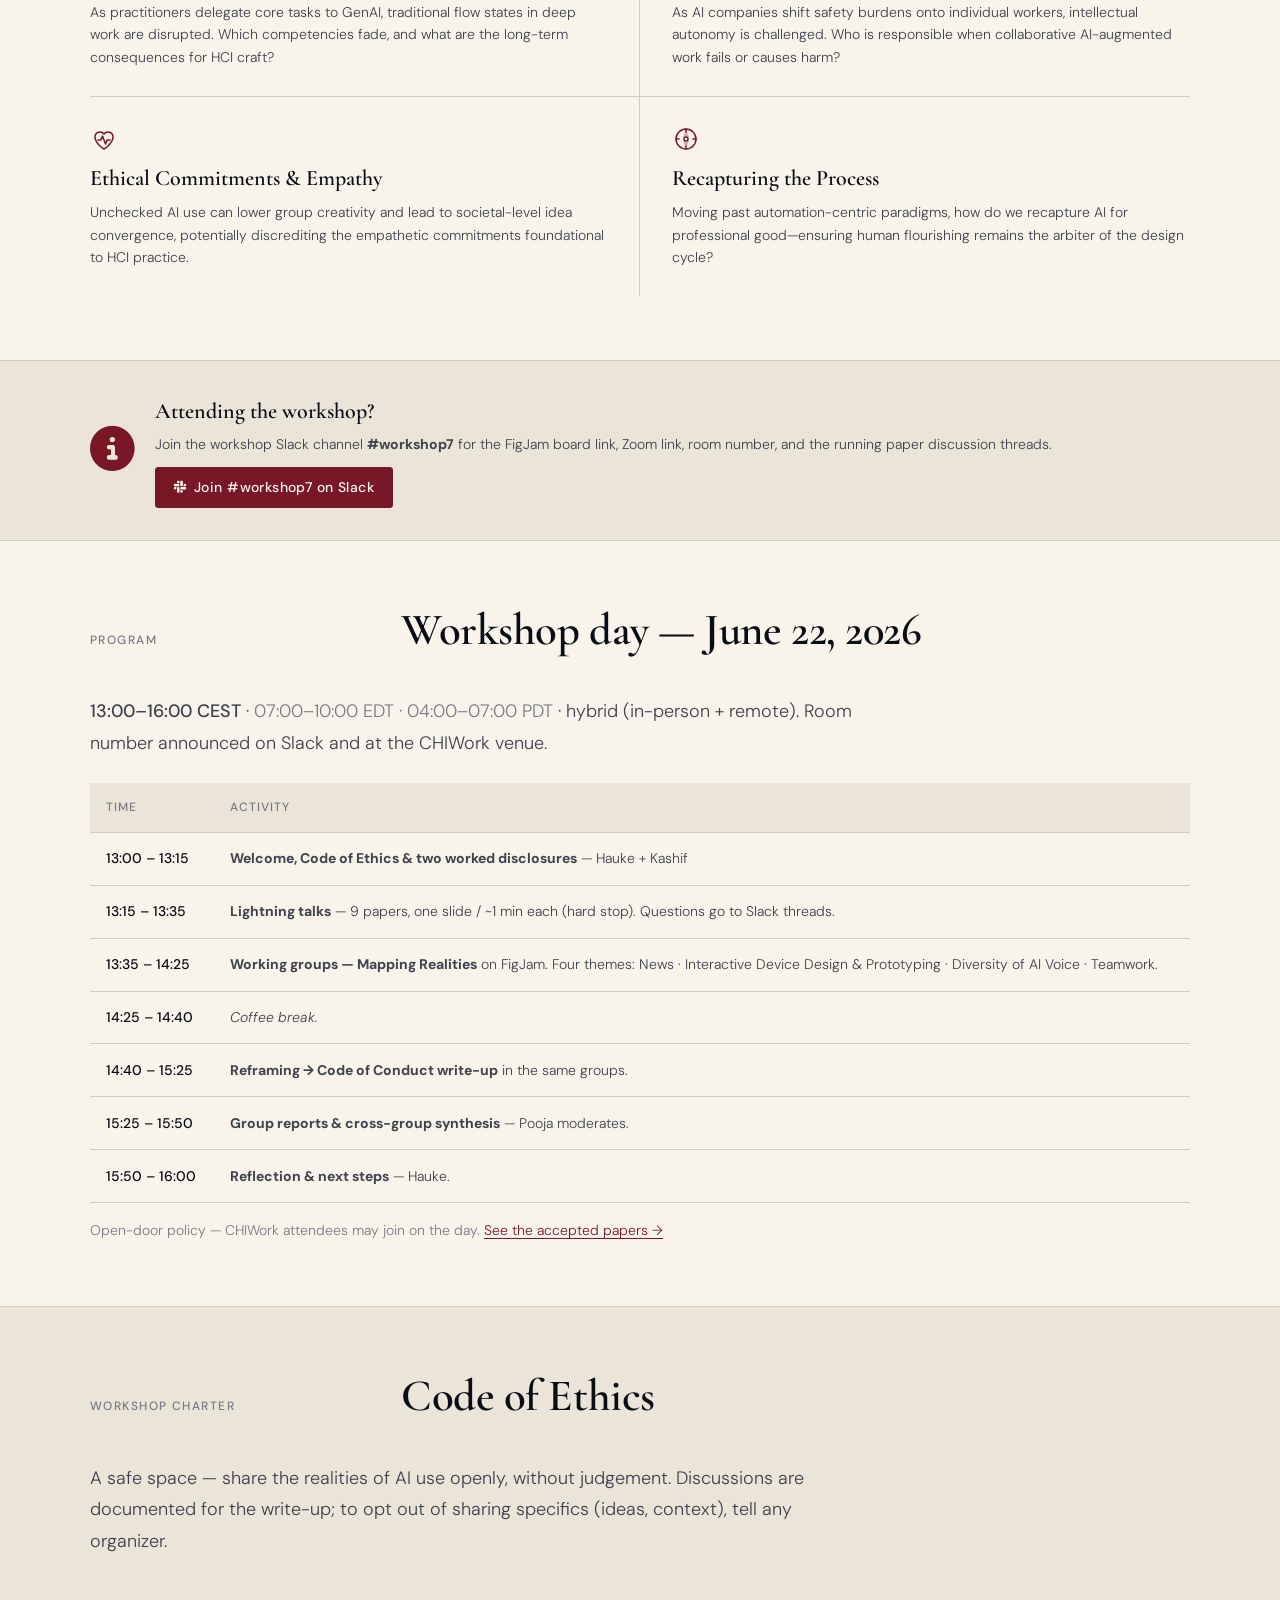
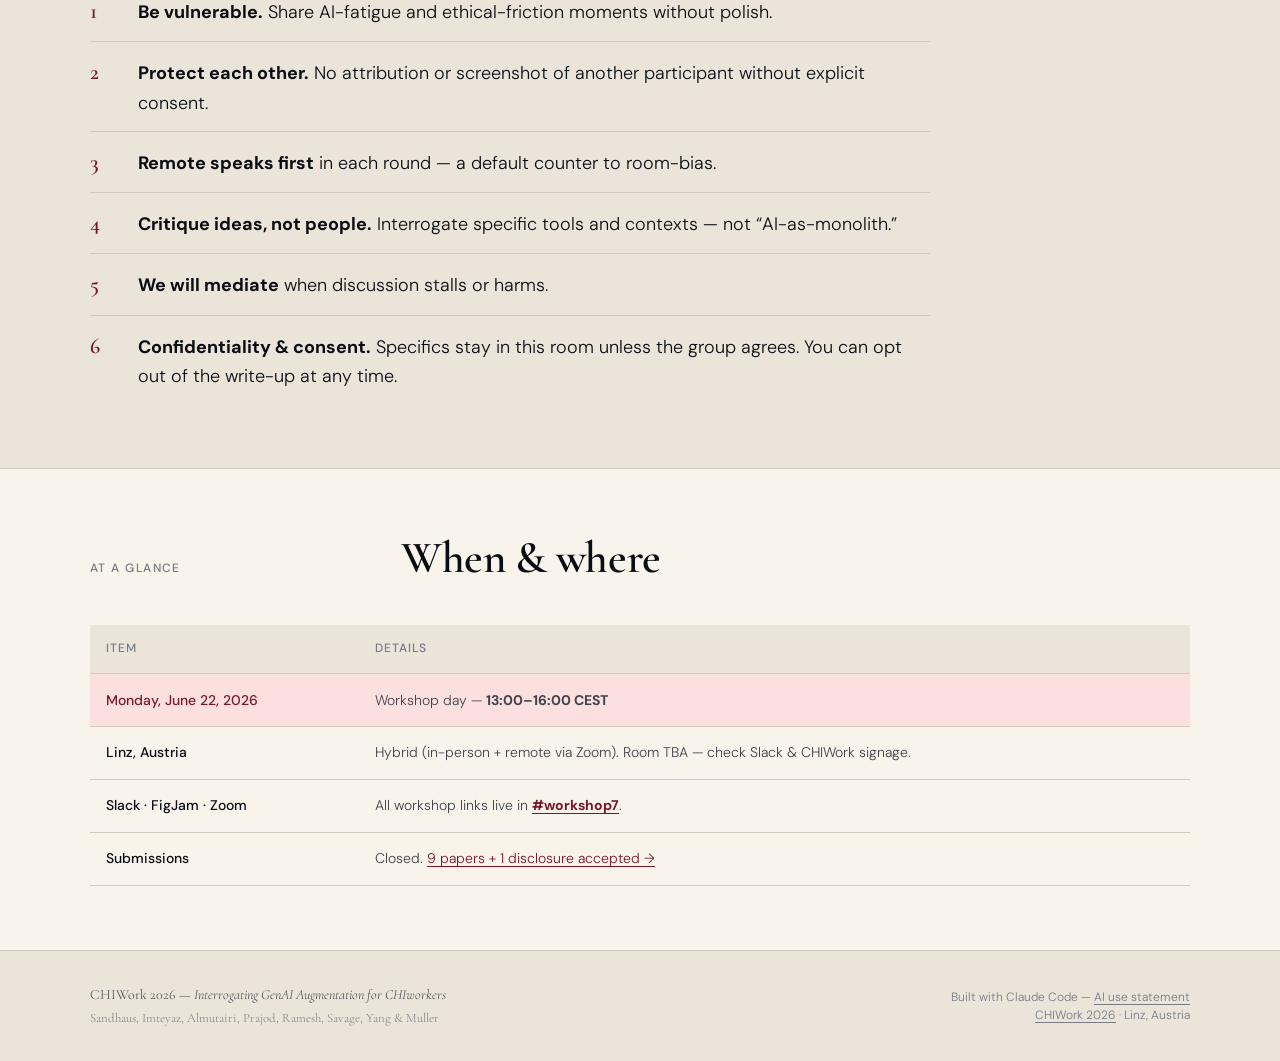
==== commit 3f16c8ec: "Add EDT/PDT conversion to workshop time on homepage" ====
--- a/index.html
+++ b/index.html
@@ -179,7 +179,7 @@
       <h2 class="section-title">Workshop day &mdash; June 22, 2026</h2>
     </div>
     <p class="prose" style="color: var(--ink-mid); margin-bottom: 1.5rem;">
-      <strong>13:00&ndash;16:00 CEST</strong>, hybrid (in-person + remote). Room number announced on Slack and at the CHIWork venue.
+      <strong>13:00&ndash;16:00 CEST</strong> &middot; <span style="color: var(--ink-light);">07:00&ndash;10:00 EDT &middot; 04:00&ndash;07:00 PDT</span> &middot; hybrid (in-person + remote). Room number announced on Slack and at the CHIWork venue.
     </p>
     <table class="dates-table">
       <thead>
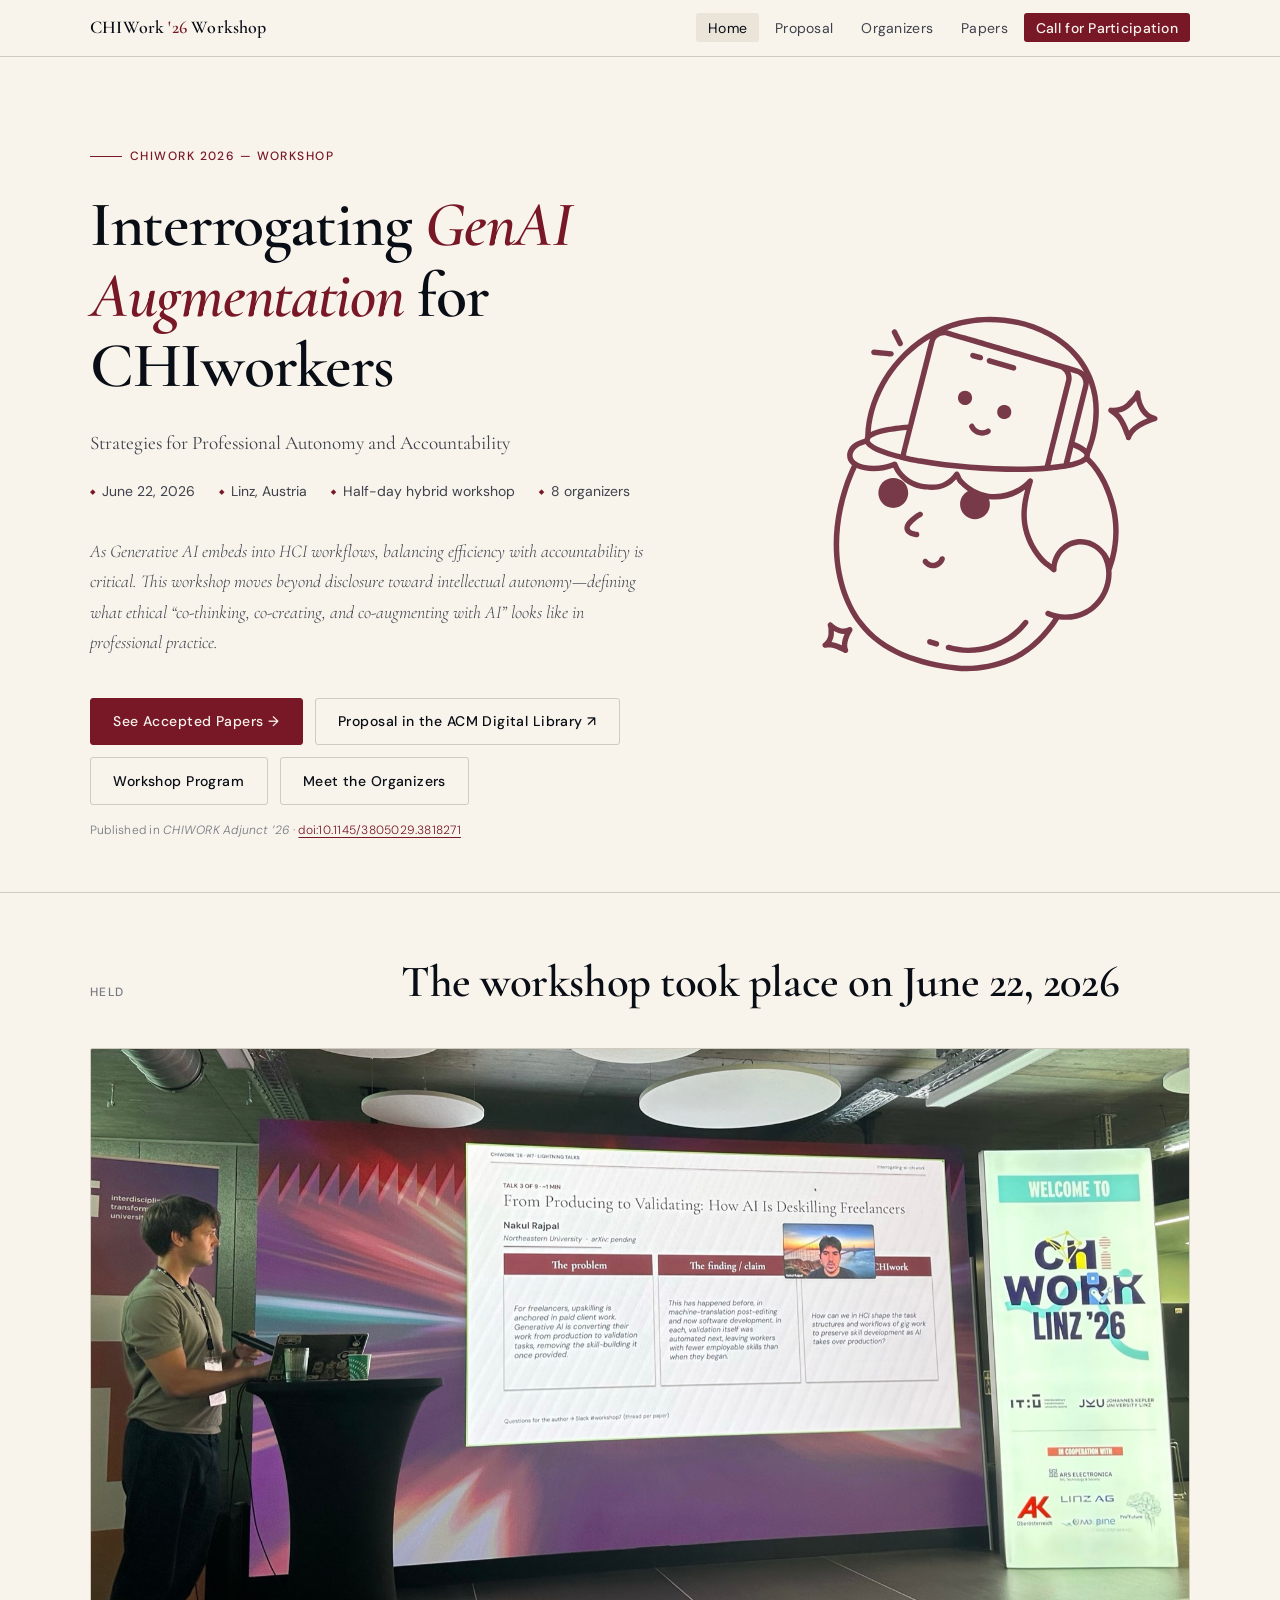
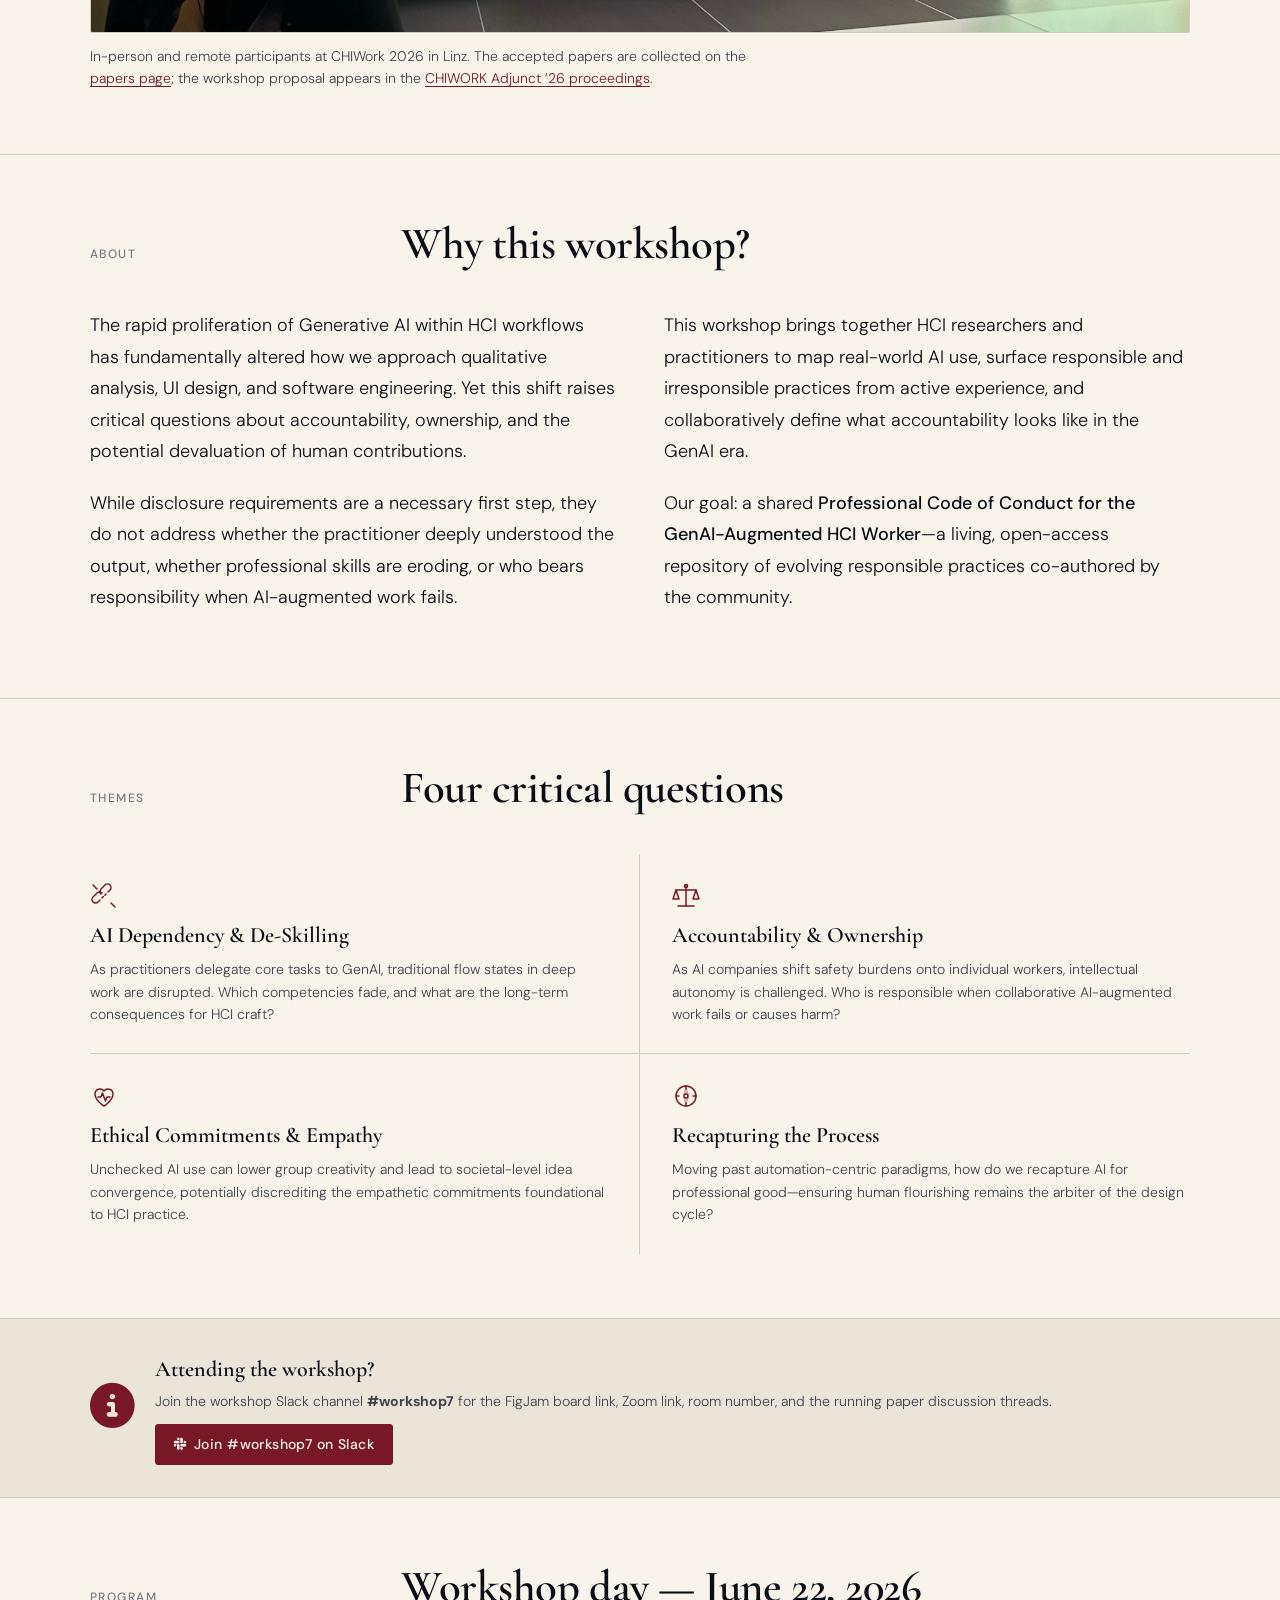
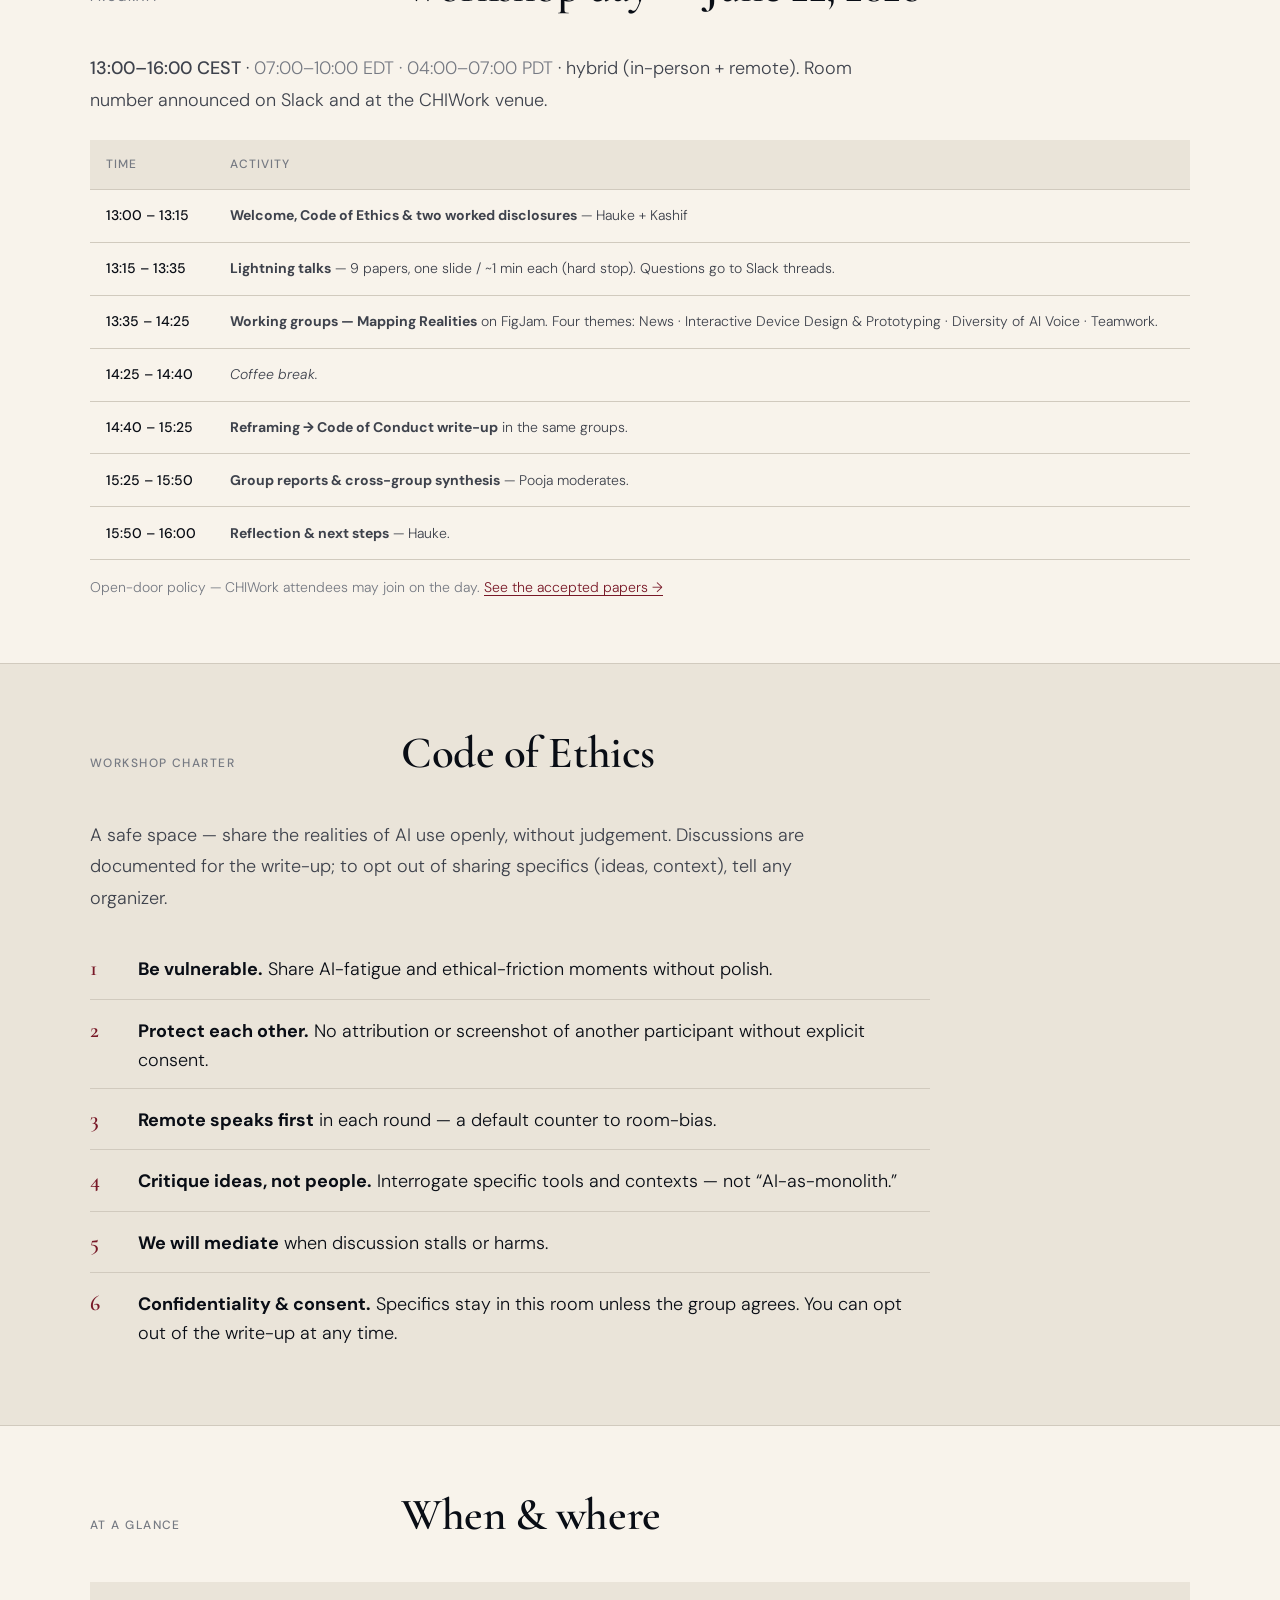
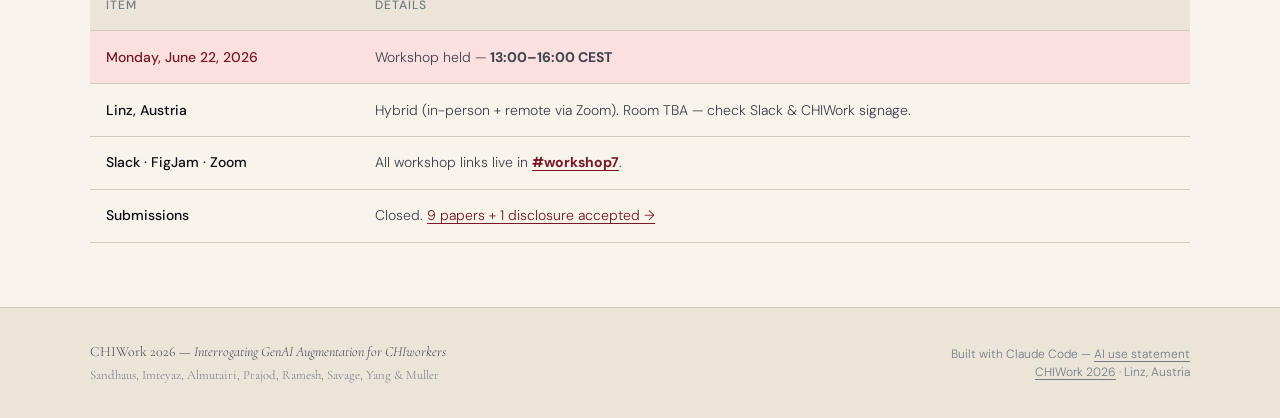
==== commit 22c57d13: "Link the published proposal and add the workshop photo Point the home and proposal pages to the CHIW" ====
--- a/index.html
+++ b/index.html
@@ -45,15 +45,33 @@
       </p>
       <div class="hero-actions">
         <a href="papers.html" class="btn btn-primary">See Accepted Papers &rarr;</a>
+        <a href="https://dl.acm.org/doi/full/10.1145/3805029.3818271" target="_blank" rel="noopener" class="btn btn-ghost">Proposal in the ACM Digital Library &nearr;</a>
         <a href="#program" class="btn btn-ghost">Workshop Program</a>
         <a href="organizers.html" class="btn btn-ghost">Meet the Organizers</a>
       </div>
+      <p class="hero-cite">
+        Published in <em>CHIWORK Adjunct &rsquo;26</em> &middot; <a href="https://doi.org/10.1145/3805029.3818271" target="_blank" rel="noopener">doi:10.1145/3805029.3818271</a>
+      </p>
     </div>
     <div class="hero-illustration" aria-hidden="true">
       <img src="assets/hero-icon.svg" alt="" class="hero-icon-img">
     </div>
   </div>
 </header>
+
+<!-- Workshop held -->
+<section class="section">
+  <div class="section-inner">
+    <div class="section-header">
+      <span class="section-label">Held</span>
+      <h2 class="section-title">The workshop took place on June 22, 2026</h2>
+    </div>
+    <figure class="workshop-photo">
+      <img src="assets/post-workshop.jpg" alt="In-person and remote participants of the CHIWork 2026 workshop on GenAI augmentation, Linz, Austria" loading="lazy" width="1800" height="956">
+      <figcaption>In-person and remote participants at CHIWork 2026 in Linz. The accepted papers are collected on the <a href="papers.html">papers page</a>; the workshop proposal appears in the <a href="https://dl.acm.org/doi/full/10.1145/3805029.3818271" target="_blank" rel="noopener">CHIWORK Adjunct &rsquo;26 proceedings</a>.</figcaption>
+    </figure>
+  </div>
+</section>
 
 <!-- Workshop overview -->
 <section class="section">
@@ -257,7 +275,7 @@
       <tbody>
         <tr class="date-highlight">
           <td>Monday, June 22, 2026</td>
-          <td>Workshop day &mdash; <strong>13:00&ndash;16:00 CEST</strong></td>
+          <td>Workshop held &mdash; <strong>13:00&ndash;16:00 CEST</strong></td>
         </tr>
         <tr>
           <td>Linz, Austria</td>
--- a/style.css
+++ b/style.css
@@ -778,3 +778,25 @@
 .text-muted { color: var(--ink-mid); }
 .divider { height: 1px; background: var(--rule); margin: 2rem 0; }
 .mt-0 { margin-top: 0; }
+
+/* ── Workshop photo + citation ── */
+.hero-cite {
+  margin-top: 1rem;
+  font-size: var(--size-xs);
+  color: var(--ink-light);
+  letter-spacing: 0.02em;
+}
+.workshop-photo { margin: 0; }
+.workshop-photo img {
+  width: 100%;
+  height: auto;
+  border-radius: 2px;
+  border: 1px solid var(--rule);
+}
+.workshop-photo figcaption {
+  margin-top: 0.75rem;
+  font-size: var(--size-sm);
+  color: var(--ink-mid);
+  line-height: 1.6;
+  max-width: 70ch;
+}
